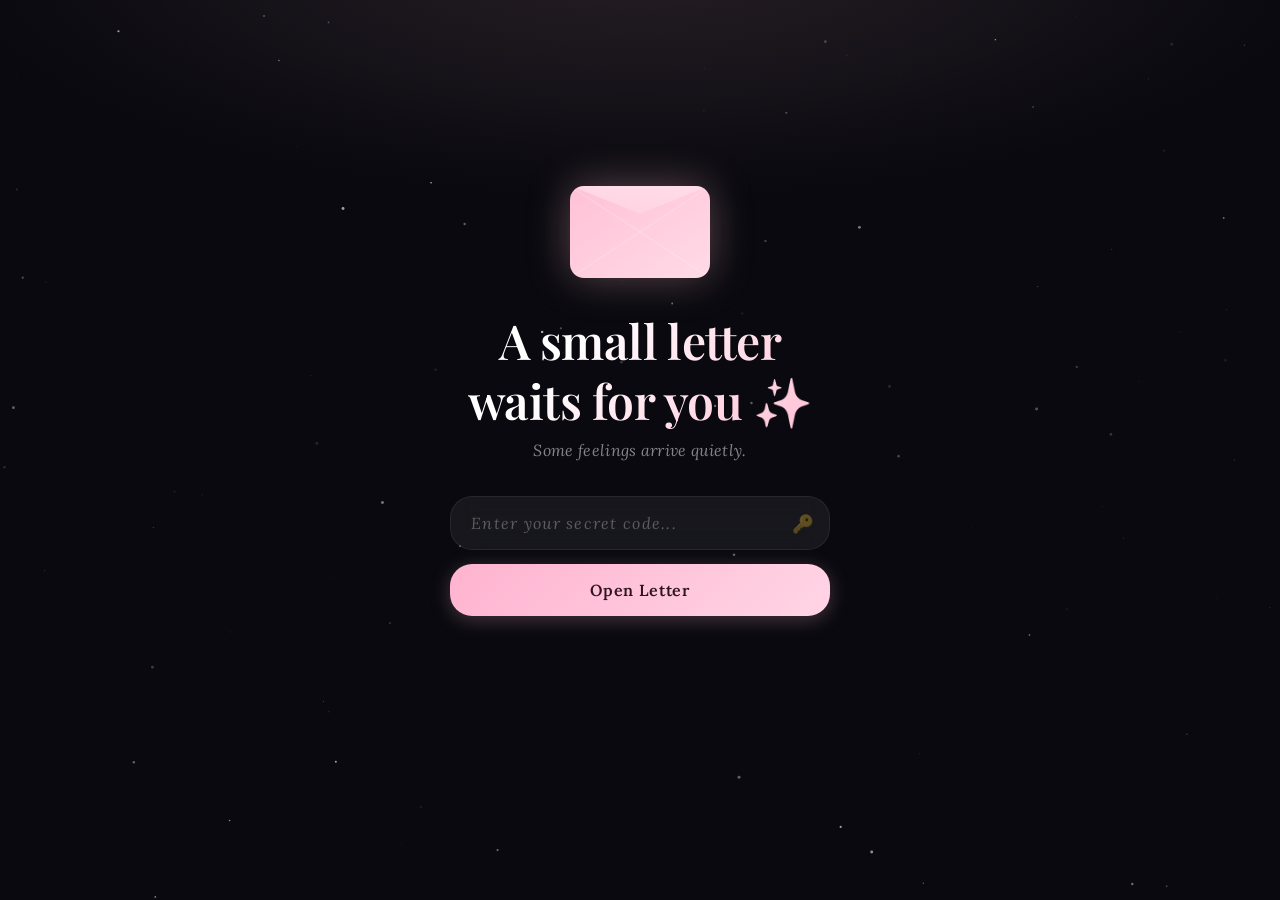
==== letter.html @ 7e57b975 "first commit" ====
<!DOCTYPE html>
<html lang="en">
<head>
  <meta charset="UTF-8"/>
  <meta name="viewport" content="width=device-width, initial-scale=1.0, viewport-fit=cover"/>
  <title>Your Letter ✨</title>
  <link rel="stylesheet" href="style.css"/>
  <link rel="preconnect" href="https://fonts.googleapis.com">
  <link rel="preconnect" href="https://fonts.gstatic.com" crossorigin>
  <link href="https://fonts.googleapis.com/css2?family=Playfair+Display:ital,wght@0,400;0,600;1,400&family=Lora:ital,wght@0,400;1,400&family=Caveat:wght@400;600;700&display=swap" rel="stylesheet">
</head>
<body class="letter-body">

  <!-- Background -->
  <canvas id="starsCanvas"></canvas>
  <div class="ambient-glow"></div>
  <div class="particles-wrap" id="particlesWrap"></div>

  <!-- Letter page -->
  <main class="letter-page">
    <div class="paper" id="paper">

      <div class="paper-light"></div>

      <h1 class="paper-name" id="personName"></h1>
      <hr class="paper-rule"/>

      <div id="letterContent"></div>

      <p class="paper-sign">— with quiet care ✨</p>

      <!-- Reply section -->
      <section class="reply-section">

        <h2 class="reply-title">Official Safe Zone Unlocked 🔓</h2>

        <p class="reply-invite">
          Funny ah irundhalum…<br>
          deep ah irundhalum…<br>
          unsaid things ah irundhalum…<br><br>
          sollu :)
        </p>

        <div class="textarea-wrap">
          <textarea
            id="replyInput"
            placeholder="Type your message here..."
            autocorrect="off"
            spellcheck="false"
          ></textarea>
        </div>

        <button class="send-btn" id="sendBtn">Send Message ✨</button>

        <p id="statusText"></p>

      </section>
    </div>
  </main>

  <!-- Mascot delivery scene -->
  <div class="mascot-scene hidden" id="mascotScene">

    <div class="mascot-stars" id="mascotStars"></div>
    <div class="mascot-ground"></div>
    <div class="portal-mailbox"></div>

    <div class="mascot-char" id="mascotChar">(•ᴗ•)</div>
    <div class="mascot-letter" id="mascotLetter"></div>

    <div class="mascot-wave" id="mascotWave">👋</div>

    <div class="delivery-text" id="deliveryText">
      Message safely delivered to Karthik ✨
    </div>

  </div>

  <script src="letters.js"></script>
  <script src="script.js"></script>
</body>
</html>
---- style.css ----
/* ═══════════════════════════════════════════
   LETTER PORTAL — style.css
   Aesthetic: Cozy Midnight / Vintage Emotional
═══════════════════════════════════════════ */

@import url('https://fonts.googleapis.com/css2?family=Playfair+Display:ital,wght@0,400;0,600;1,400&family=Lora:ital,wght@0,400;1,400&family=Caveat:wght@400;600;700&display=swap');

*, *::before, *::after {
  margin: 0;
  padding: 0;
  box-sizing: border-box;
}

:root {
  --bg:          #09090f;
  --bg2:         #0e0e1a;
  --pink:        #ffb3cf;
  --pink-soft:   #ffd9e8;
  --pink-glow:   rgba(255,179,207,0.18);
  --purple:      #a78bfa;
  --gold:        #f5c97a;
  --paper:       #fdf6e8;
  --paper2:      #f5e9cc;
  --ink:         #2b1a1a;
  --ink2:        #4a3030;
  --white:       #ffffff;
  --radius:      22px;
  --ease:        cubic-bezier(0.34,1.56,0.64,1);
  --ease-smooth: cubic-bezier(0.4,0,0.2,1);
}

html { scroll-behavior: smooth; }

body {
  font-family: 'Lora', Georgia, serif;
  background: var(--bg);
  color: var(--white);
  overflow-x: hidden;
  min-height: 100vh;
  transition: opacity 0.6s var(--ease-smooth);
}

body.fade-out { opacity: 0 !important; }


/* ── SCROLLBAR ── */
::-webkit-scrollbar { width: 6px; }
::-webkit-scrollbar-track { background: var(--bg); }
::-webkit-scrollbar-thumb { background: rgba(255,179,207,0.3); border-radius: 3px; }


/* ══════════════════════════════
   BACKGROUND LAYERS
══════════════════════════════ */

.bg-layer {
  position: fixed;
  inset: 0;
  pointer-events: none;
  z-index: 0;
}

/* Stars canvas */
#starsCanvas {
  position: fixed;
  inset: 0;
  pointer-events: none;
  z-index: 0;
  opacity: 0.7;
}

/* Ambient top glow */
.ambient-glow {
  position: fixed;
  inset: 0;
  pointer-events: none;
  z-index: 1;
  background: radial-gradient(ellipse 80% 40% at 50% -5%,
    rgba(255,192,203,0.12) 0%,
    transparent 70%);
}

/* Floating particles */
.particles-wrap {
  position: fixed;
  inset: 0;
  pointer-events: none;
  z-index: 2;
  overflow: hidden;
}

.particle {
  position: absolute;
  border-radius: 50%;
  background: var(--pink);
  opacity: 0;
  animation: particleDrift var(--dur, 12s) var(--delay, 0s) ease-in-out infinite;
}

@keyframes particleDrift {
  0%   { transform: translateY(100vh) scale(0); opacity: 0; }
  10%  { opacity: 0.35; }
  90%  { opacity: 0.15; }
  100% { transform: translateY(-10vh) translateX(var(--dx, 30px)) scale(1); opacity: 0; }
}


/* ══════════════════════════════
   LOGIN PAGE
══════════════════════════════ */

.login-body {
  display: flex;
  align-items: center;
  justify-content: center;
  min-height: 100vh;
}

.login-container {
  position: relative;
  z-index: 10;
  display: flex;
  flex-direction: column;
  align-items: center;
  text-align: center;
  padding: 30px 20px 50px;
  gap: 0;
  animation: loginEnter 1s var(--ease) both;
}

@keyframes loginEnter {
  from { opacity: 0; transform: translateY(30px); }
  to   { opacity: 1; transform: translateY(0); }
}

/* Envelope */
.envelope-wrap {
  margin-bottom: 32px;
  animation: float 4s ease-in-out infinite;
  cursor: default;
}

@keyframes float {
  0%,100% { transform: translateY(0) rotate(-1deg); }
  50%      { transform: translateY(-12px) rotate(1deg); }
}

.envelope {
  width: 140px;
  height: 92px;
  background: linear-gradient(145deg, #ffc1d6, #ffdae7);
  border-radius: 14px;
  position: relative;
  box-shadow:
    0 0 40px rgba(255,192,203,0.35),
    0 8px 24px rgba(0,0,0,0.4);
  transition: box-shadow 0.4s;
  overflow: hidden;
}

.envelope.success-glow {
  box-shadow:
    0 0 60px rgba(255,192,203,0.7),
    0 0 120px rgba(255,192,203,0.3),
    0 8px 24px rgba(0,0,0,0.4);
}

.envelope.error-glow {
  box-shadow:
    0 0 40px rgba(255,100,130,0.5),
    0 8px 24px rgba(0,0,0,0.4);
  animation: float 4s ease-in-out infinite, envelopeShake 0.5s ease;
}

@keyframes envelopeShake {
  0%,100% { transform: rotate(-1deg); }
  20%  { transform: translateX(-6px) rotate(-2deg); }
  40%  { transform: translateX(6px) rotate(2deg); }
  60%  { transform: translateX(-4px) rotate(-1deg); }
  80%  { transform: translateX(4px) rotate(1deg); }
}

/* Envelope flap */
.envelope::before {
  content: "";
  position: absolute;
  top: 0; left: 0; right: 0;
  height: 55%;
  background: linear-gradient(175deg, rgba(255,255,255,0.4), rgba(255,192,203,0.2));
  clip-path: polygon(0 0, 50% 56%, 100% 0);
  transform-origin: top center;
  transition: transform 0.6s var(--ease-smooth);
}

.envelope.open::before {
  transform: rotateX(-160deg);
}

/* Envelope body lines */
.envelope::after {
  content: "";
  position: absolute;
  inset: 0;
  background:
    linear-gradient(to bottom right, transparent 49.5%, rgba(255,255,255,0.15) 49.5%, rgba(255,255,255,0.15) 50.5%, transparent 50.5%),
    linear-gradient(to bottom left, transparent 49.5%, rgba(255,255,255,0.15) 49.5%, rgba(255,255,255,0.15) 50.5%, transparent 50.5%);
}

/* Letter slip inside envelope */
.envelope-letter-slip {
  position: absolute;
  bottom: -40px;
  left: 50%;
  transform: translateX(-50%);
  width: 65%;
  height: 50px;
  background: #fffbe8;
  border-radius: 4px;
  transition: bottom 0.6s var(--ease-smooth) 0.2s;
  z-index: -1;
}

.envelope.open .envelope-letter-slip {
  bottom: 30px;
}

/* Title */
.login-title {
  font-family: 'Playfair Display', Georgia, serif;
  font-size: clamp(1.8rem, 5vw, 3rem);
  font-weight: 600;
  line-height: 1.25;
  letter-spacing: -0.01em;
  margin-bottom: 10px;
  background: linear-gradient(135deg, #fff 30%, #ffc1d6 100%);
  -webkit-background-clip: text;
  -webkit-text-fill-color: transparent;
  background-clip: text;
}

.login-subtitle {
  font-family: 'Lora', serif;
  font-style: italic;
  font-size: 1rem;
  color: rgba(255,255,255,0.5);
  margin-bottom: 36px;
  letter-spacing: 0.02em;
}

/* Login box */
.login-box {
  width: min(90vw, 380px);
  display: flex;
  flex-direction: column;
  gap: 14px;
}

.input-wrap {
  position: relative;
}

.input-wrap input {
  width: 100%;
  padding: 16px 20px;
  border: 1.5px solid rgba(255,255,255,0.07);
  border-radius: var(--radius);
  background: rgba(255,255,255,0.06);
  color: var(--white);
  font-family: 'Lora', serif;
  font-size: 1rem;
  outline: none;
  backdrop-filter: blur(12px);
  transition: border-color 0.3s, box-shadow 0.3s, background 0.3s;
  letter-spacing: 0.08em;
}

.input-wrap input::placeholder {
  color: rgba(255,255,255,0.3);
  font-style: italic;
}

.input-wrap input:focus {
  border-color: rgba(255,179,207,0.5);
  background: rgba(255,255,255,0.09);
  box-shadow: 0 0 0 3px rgba(255,179,207,0.1);
}

.input-wrap input.shake {
  animation: inputShake 0.45s ease;
  border-color: rgba(255,100,130,0.6) !important;
}

@keyframes inputShake {
  0%,100% { transform: translateX(0); }
  18%  { transform: translateX(-7px); }
  36%  { transform: translateX(7px); }
  54%  { transform: translateX(-5px); }
  72%  { transform: translateX(5px); }
  90%  { transform: translateX(-2px); }
}

.input-key-icon {
  position: absolute;
  right: 16px;
  top: 50%;
  transform: translateY(-50%);
  font-size: 1.1rem;
  opacity: 0.3;
  pointer-events: none;
}

/* Open button */
.open-btn {
  padding: 16px;
  border: none;
  border-radius: var(--radius);
  cursor: pointer;
  font-family: 'Lora', serif;
  font-size: 1rem;
  font-weight: 600;
  letter-spacing: 0.04em;
  background: linear-gradient(135deg, #ffb3cf 0%, #ffd9e8 60%, #ffb3cf 100%);
  background-size: 200% 100%;
  color: #2d1520;
  transition: transform 0.25s var(--ease), box-shadow 0.3s, background-position 0.5s;
  box-shadow: 0 4px 20px rgba(255,179,207,0.25);
  position: relative;
  overflow: hidden;
}

.open-btn::after {
  content: "";
  position: absolute;
  inset: 0;
  background: rgba(255,255,255,0);
  transition: background 0.3s;
}

.open-btn:hover {
  transform: translateY(-2px);
  box-shadow: 0 8px 30px rgba(255,179,207,0.4);
  background-position: 100% 0;
}

.open-btn:active { transform: translateY(0); }

.open-btn.loading {
  pointer-events: none;
  opacity: 0.8;
}

.open-btn .btn-text { transition: opacity 0.2s; }
.open-btn.loading .btn-text { opacity: 0; }

.btn-spinner {
  position: absolute;
  inset: 0;
  display: flex;
  align-items: center;
  justify-content: center;
  opacity: 0;
  transition: opacity 0.2s;
}

.open-btn.loading .btn-spinner { opacity: 1; }

.spinner-dot {
  width: 7px; height: 7px;
  border-radius: 50%;
  background: #2d1520;
  animation: dotPulse 1s ease-in-out infinite;
}
.spinner-dot:nth-child(2) { animation-delay: 0.15s; margin: 0 5px; }
.spinner-dot:nth-child(3) { animation-delay: 0.3s; }

@keyframes dotPulse {
  0%,100% { transform: scale(0.6); opacity: 0.4; }
  50%      { transform: scale(1); opacity: 1; }
}

/* Error / success text */
.login-feedback {
  min-height: 22px;
  font-family: 'Lora', serif;
  font-style: italic;
  font-size: 0.88rem;
  color: var(--pink);
  transition: opacity 0.4s;
  letter-spacing: 0.01em;
}

/* Error mascot */
.error-mascot {
  font-size: 1.4rem;
  opacity: 0;
  transform: translateY(6px);
  transition: opacity 0.4s, transform 0.4s;
  pointer-events: none;
}

.error-mascot.visible {
  opacity: 1;
  transform: translateY(0);
}

/* ── PORTAL TRANSITION OVERLAY ── */
#portalOverlay {
  position: fixed;
  inset: 0;
  z-index: 9000;
  pointer-events: none;
  opacity: 0;
  display: flex;
  align-items: center;
  justify-content: center;
  background: radial-gradient(circle, rgba(255,179,207,0.0) 0%, var(--bg) 80%);
  transition: none;
}

#portalOverlay.active {
  pointer-events: all;
  animation: portalExpand 0.9s var(--ease-smooth) forwards;
}

@keyframes portalExpand {
  0%   { opacity: 0; background: radial-gradient(circle 0px at 50% 50%, rgba(255,179,207,0.9) 0%, var(--bg) 0%); }
  40%  { opacity: 1; background: radial-gradient(circle 200px at 50% 50%, rgba(255,179,207,0.5) 0%, var(--bg) 80%); }
  100% { opacity: 1; background: radial-gradient(circle 1200px at 50% 50%, rgba(15,10,25,1) 0%, var(--bg) 100%); }
}

.portal-ring {
  position: absolute;
  border-radius: 50%;
  border: 2px solid rgba(255,179,207,0.4);
  animation: ringExpand 0.9s ease-out forwards;
  opacity: 0;
}

.portal-ring:nth-child(1) { width: 100px; height: 100px; animation-delay: 0.0s; }
.portal-ring:nth-child(2) { width: 200px; height: 200px; animation-delay: 0.08s; }
.portal-ring:nth-child(3) { width: 340px; height: 340px; animation-delay: 0.16s; }
.portal-ring:nth-child(4) { width: 520px; height: 520px; animation-delay: 0.24s; }

@keyframes ringExpand {
  0%   { transform: scale(0); opacity: 0.8; }
  100% { transform: scale(2); opacity: 0; }
}


/* ══════════════════════════════
   LETTER PAGE
══════════════════════════════ */

.letter-body {
  min-height: 100vh;
}

.letter-page {
  position: relative;
  z-index: 10;
  display: flex;
  justify-content: center;
  padding: 40px 16px 120px;
  animation: pageSlideUp 0.8s var(--ease) both 0.15s;
}

@keyframes pageSlideUp {
  from { opacity: 0; transform: translateY(40px); }
  to   { opacity: 1; transform: translateY(0); }
}

/* Paper */
.paper {
  width: min(100%, 720px);
  background: var(--paper);
  color: var(--ink);
  border-radius: 4px 28px 28px 4px;
  padding: clamp(28px, 6vw, 60px);
  position: relative;
  box-shadow:
    0 2px 0 var(--paper2),
    4px 4px 0 rgba(0,0,0,0.08),
    0 30px 80px rgba(0,0,0,0.5),
    0 0 0 1px rgba(0,0,0,0.06);
  overflow: visible;
}

/* Paper grain */
.paper::before {
  content: "";
  position: absolute;
  inset: 0;
  border-radius: inherit;
  background-image: url("data:image/svg+xml,%3Csvg xmlns='http://www.w3.org/2000/svg' width='300' height='300'%3E%3Cfilter id='n'%3E%3CfeTurbulence type='fractalNoise' baseFrequency='0.9' numOctaves='4' stitchTiles='stitch'/%3E%3C/filter%3E%3Crect width='300' height='300' filter='url(%23n)' opacity='0.04'/%3E%3C/svg%3E");
  pointer-events: none;
  opacity: 0.5;
  z-index: 0;
}

/* Fold line left */
.paper::after {
  content: "";
  position: absolute;
  top: 0; left: 42px; bottom: 0;
  width: 1px;
  background: linear-gradient(to bottom, transparent 5%, rgba(200,160,160,0.25) 20%, rgba(200,160,160,0.25) 80%, transparent 95%);
  pointer-events: none;
}

/* Warm glow */
.paper-light {
  position: absolute;
  inset: 0;
  border-radius: inherit;
  background: radial-gradient(ellipse 70% 50% at 80% 20%, rgba(255,200,160,0.12), transparent 65%);
  pointer-events: none;
  z-index: 0;
}

/* Paper content z-index */
.paper > * { position: relative; z-index: 1; }

/* Dear name */
.paper-name {
  font-family: 'Playfair Display', Georgia, serif;
  font-size: clamp(2rem, 5.5vw, 3.2rem);
  font-weight: 600;
  color: var(--ink);
  margin-bottom: 10px;
  letter-spacing: -0.01em;
  line-height: 1.2;
}

/* Decorative rule */
.paper-rule {
  width: 60px;
  height: 2px;
  background: linear-gradient(to right, rgba(180,120,120,0.4), transparent);
  margin-bottom: 32px;
  border: none;
}

/* Letter lines */
#letterContent {
  margin-bottom: 40px;
}

.line {
  font-family: 'Caveat', cursive;
  font-size: clamp(1.55rem, 3.5vw, 1.95rem);
  line-height: 1.85;
  color: var(--ink2);
  opacity: 0;
  transform: translateY(16px);
  animation: lineReveal 0.6s var(--ease-smooth) forwards;
  min-height: 1.85em;
}

@keyframes lineReveal {
  to { opacity: 1; transform: translateY(0); }
}

/* Signature */
.paper-sign {
  font-family: 'Playfair Display', serif;
  font-style: italic;
  font-size: 1.1rem;
  color: rgba(43,26,26,0.5);
  text-align: right;
  margin-top: 24px;
  padding-top: 16px;
  border-top: 1px solid rgba(200,160,160,0.2);
}


/* ══════════════════════════════
   REPLY SECTION
══════════════════════════════ */

.reply-section {
  margin-top: 48px;
  padding-top: 36px;
  border-top: 1.5px dashed rgba(180,130,130,0.25);
  position: relative;
  z-index: 5;
}

.reply-title {
  font-family: 'Playfair Display', serif;
  font-size: 1.25rem;
  font-weight: 600;
  color: var(--ink);
  margin-bottom: 6px;
}

.reply-invite {
  font-family: 'Lora', serif;
  font-style: italic;
  font-size: 0.95rem;
  line-height: 1.8;
  color: var(--ink2);
  margin-bottom: 22px;
  opacity: 0.75;
}

.textarea-wrap {
  position: relative;
  margin-bottom: 16px;
}

textarea {
  width: 100%;
  min-height: 150px;
  border: 1.5px solid rgba(180,130,130,0.2);
  border-radius: 16px;
  background: rgba(255,255,255,0.7);
  font-family: 'Caveat', cursive;
  font-size: 1.2rem;
  color: var(--ink);
  padding: 18px 20px;
  resize: vertical;
  outline: none;
  transition: border-color 0.3s, box-shadow 0.3s;
  -webkit-appearance: none;
  appearance: none;
  position: relative;
  z-index: 2;
  touch-action: manipulation;
}

textarea:focus {
  border-color: rgba(180,130,130,0.45);
  box-shadow: 0 0 0 3px rgba(255,179,207,0.12);
}

textarea::placeholder {
  font-style: italic;
  color: rgba(43,26,26,0.35);
}

/* Send button */
.send-btn {
  width: 100%;
  padding: 16px;
  border: none;
  border-radius: 16px;
  cursor: pointer;
  font-family: 'Lora', serif;
  font-size: 1rem;
  font-weight: 600;
  letter-spacing: 0.04em;
  background: linear-gradient(135deg, #2b1a1a, #4a3030);
  color: #fdf6e8;
  transition: transform 0.25s var(--ease), box-shadow 0.3s, background 0.4s;
  box-shadow: 0 4px 16px rgba(43,26,26,0.2);
  position: relative;
  overflow: hidden;
}

.send-btn:hover {
  transform: translateY(-2px);
  box-shadow: 0 8px 28px rgba(43,26,26,0.3);
}

.send-btn:active { transform: translateY(0); }

.send-btn.sending {
  background: linear-gradient(135deg, #3d2525, #6b4343);
  pointer-events: none;
}

.send-btn.sent {
  background: linear-gradient(135deg, #1a3a2b, #2b5a3e);
}

/* Send shimmer */
.send-btn::after {
  content: "";
  position: absolute;
  inset: 0;
  background: linear-gradient(105deg, transparent 40%, rgba(255,255,255,0.07) 50%, transparent 60%);
  transform: translateX(-100%);
  transition: none;
}

.send-btn.sending::after {
  animation: shimmer 1.2s ease-in-out infinite;
}

@keyframes shimmer {
  to { transform: translateX(200%); }
}

#statusText {
  margin-top: 12px;
  font-family: 'Lora', serif;
  font-style: italic;
  font-size: 0.9rem;
  min-height: 18px;
  color: var(--ink2);
  opacity: 0.7;
}


/* ══════════════════════════════
   MASCOT DELIVERY SCENE
══════════════════════════════ */

.mascot-scene {
  position: fixed;
  inset: 0;
  z-index: 9999;
  background: rgba(9,9,15,0.93);
  backdrop-filter: blur(4px);
  overflow: hidden;
  display: flex;
  align-items: center;
  justify-content: center;
  flex-direction: column;
  gap: 0;
}

.mascot-scene.hidden { display: none; }

/* Ground line */
.mascot-ground {
  position: absolute;
  bottom: 22%;
  left: 0; right: 0;
  height: 1px;
  background: linear-gradient(to right, transparent 5%, rgba(255,179,207,0.15) 30%, rgba(255,179,207,0.15) 70%, transparent 95%);
}

/* Portal */
.portal-mailbox {
  position: absolute;
  right: 10%;
  bottom: 22%;
  width: 110px;
  height: 110px;
  border-radius: 50%;
  background: radial-gradient(circle, rgba(255,179,207,0.9) 0%, rgba(140,90,240,0.7) 50%, transparent 70%);
  filter: blur(2px);
  box-shadow: 0 0 60px rgba(255,179,207,0.4), 0 0 120px rgba(140,90,240,0.2);
  animation: portalPulse 2s ease-in-out infinite;
}

@keyframes portalPulse {
  0%,100% { transform: scale(1); filter: blur(2px); }
  50%      { transform: scale(1.06); filter: blur(3px); }
}

/* Mascot character */
.mascot-char {
  position: absolute;
  bottom: calc(22% + 12px);
  font-size: 2.4rem;
  line-height: 1;
  filter: drop-shadow(0 4px 12px rgba(255,179,207,0.3));
  animation: mascotWalk 4.2s ease-in-out forwards;
  white-space: nowrap;
}

/* Mini letter the mascot carries */
.mascot-letter {
  position: absolute;
  bottom: calc(22% + 38px);
  width: 38px;
  height: 28px;
  background: linear-gradient(135deg, #fff8e1, #ffd6e5);
  border-radius: 5px;
  box-shadow: 0 0 14px rgba(255,179,207,0.5);
  animation: mascotWalk 4.2s ease-in-out forwards;
}

.mascot-letter::before {
  content: "";
  position: absolute;
  inset: 0;
  clip-path: polygon(0 0, 50% 50%, 100% 0);
  background: rgba(255,179,207,0.4);
  border-radius: 2px;
}

@keyframes mascotWalk {
  0%   { left: -120px; }
  65%  { left: calc(90% - 160px); }
  80%  { left: calc(90% - 150px); transform: scale(0.9) rotate(5deg); }
  100% { left: calc(90% - 80px); transform: scale(0) rotate(20deg); opacity: 0; }
}

/* Delivery message */
.delivery-text {
  position: absolute;
  bottom: 10%;
  width: 100%;
  text-align: center;
  font-family: 'Playfair Display', serif;
  font-style: italic;
  font-size: clamp(1rem, 3vw, 1.3rem);
  color: rgba(255,255,255,0.85);
  letter-spacing: 0.03em;
  opacity: 0;
  animation: deliveryTextShow 0.8s ease forwards 4s;
}

@keyframes deliveryTextShow {
  from { opacity: 0; transform: translateY(10px); }
  to   { opacity: 1; transform: translateY(0); }
}

/* Stars in mascot scene */
.mascot-stars {
  position: absolute;
  inset: 0;
  pointer-events: none;
}

.mascot-star {
  position: absolute;
  color: rgba(255,179,207,0.6);
  font-size: 1.1rem;
  animation: twinkle 1.5s ease-in-out infinite;
}

@keyframes twinkle {
  0%,100% { opacity: 0.3; transform: scale(0.8); }
  50%      { opacity: 0.9; transform: scale(1.1); }
}

/* Wave hand */
.mascot-wave {
  position: absolute;
  bottom: 38%;
  text-align: center;
  width: 100%;
  font-size: 1.6rem;
  opacity: 0;
  animation: waveAppear 0.6s ease forwards 4.5s;
}

@keyframes waveAppear {
  from { opacity: 0; transform: translateY(10px) scale(0.8); }
  to   { opacity: 1; transform: translateY(0) scale(1); }
}


/* ══════════════════════════════
   MOBILE
══════════════════════════════ */

@media (max-width: 600px) {
  .paper { border-radius: 20px; padding: 22px 18px 28px; }
  .paper::after { display: none; }
  .login-box { width: 92vw; }
  .line { font-size: 1.4rem; }
  .mascot-char { font-size: 2rem; }
  .portal-mailbox { width: 80px; height: 80px; right: 8%; }
  textarea { font-size: 1.1rem; min-height: 130px; }
}

@media (min-width: 768px) {
  .paper { padding: 50px 56px; }
}
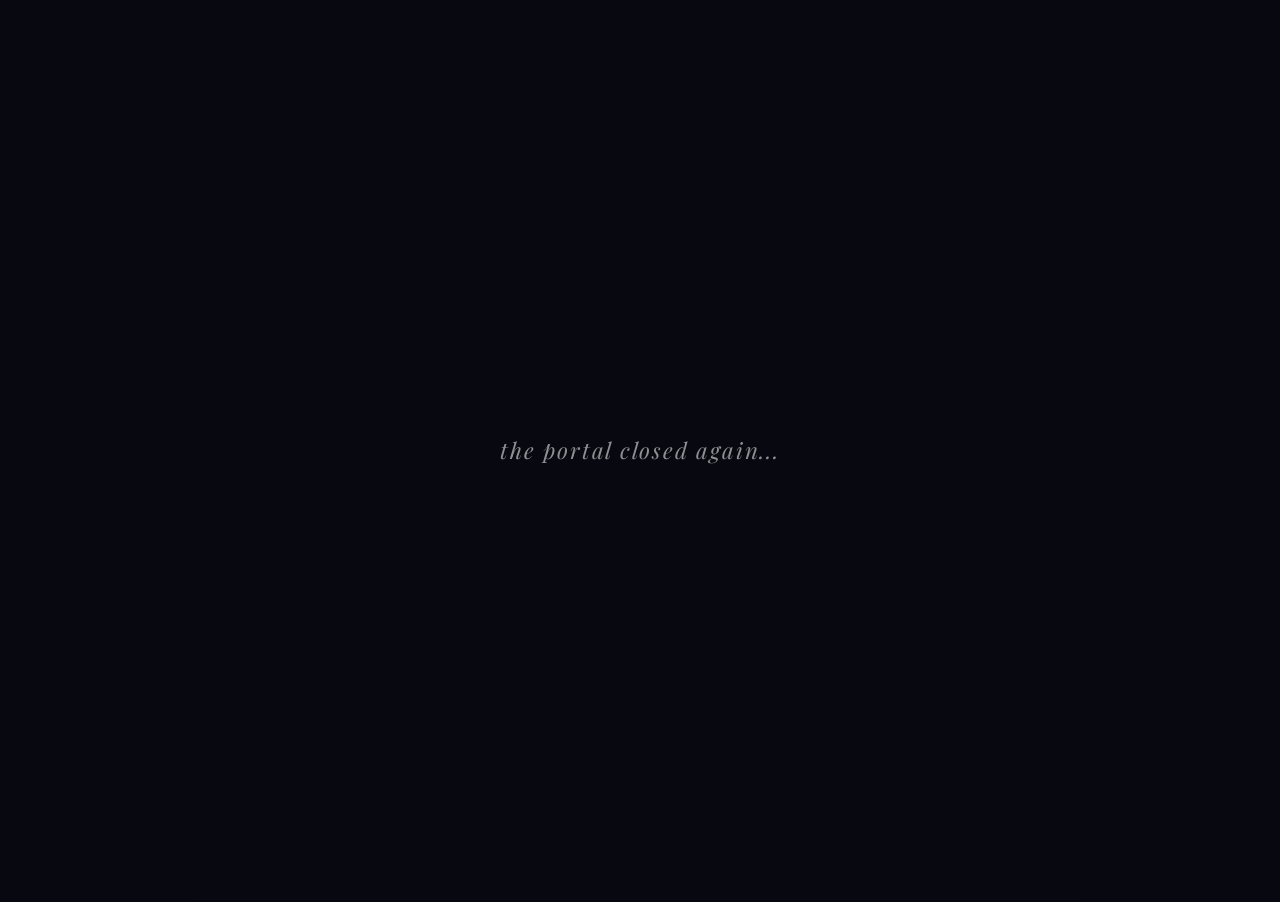
==== commit 1c26fe15: "updated" ====
--- a/letter.html
+++ b/letter.html
@@ -15,6 +15,17 @@
   <canvas id="starsCanvas"></canvas>
   <div class="ambient-glow"></div>
   <div class="particles-wrap" id="particlesWrap"></div>
+
+  <!-- Portal close overlay (shown on refresh / unauthorized access) -->
+  <div id="portalCloseOverlay">
+    <div class="close-portal-rings">
+      <div class="close-ring"></div>
+      <div class="close-ring"></div>
+      <div class="close-ring"></div>
+      <div class="close-ring"></div>
+    </div>
+    <p class="close-portal-text">the portal closed again...</p>
+  </div>
 
   <!-- Letter page -->
   <main class="letter-page">
@@ -71,7 +82,7 @@
     <div class="mascot-wave" id="mascotWave">👋</div>
 
     <div class="delivery-text" id="deliveryText">
-      Message safely delivered to Karthik ✨
+      Message safely delivered ✨
     </div>
 
   </div>
--- a/style.css
+++ b/style.css
@@ -1,6 +1,7 @@
 /* ═══════════════════════════════════════════
    LETTER PORTAL — style.css
    Aesthetic: Cozy Midnight / Vintage Emotional
+   v2 — Deep Cinematic Polish
 ═══════════════════════════════════════════ */
 
 @import url('https://fonts.googleapis.com/css2?family=Playfair+Display:ital,wght@0,400;0,600;1,400&family=Lora:ital,wght@0,400;1,400&family=Caveat:wght@400;600;700&display=swap');
@@ -12,21 +13,24 @@
 }
 
 :root {
-  --bg:          #09090f;
-  --bg2:         #0e0e1a;
+  --bg:          #080810;
+  --bg2:         #0c0c18;
   --pink:        #ffb3cf;
   --pink-soft:   #ffd9e8;
   --pink-glow:   rgba(255,179,207,0.18);
   --purple:      #a78bfa;
   --gold:        #f5c97a;
-  --paper:       #fdf6e8;
-  --paper2:      #f5e9cc;
-  --ink:         #2b1a1a;
-  --ink2:        #4a3030;
+  --paper:       #f9edd6;
+  --paper2:      #f0dab5;
+  --paper3:      #e8cfa0;
+  --ink:         #2b1a0e;
+  --ink2:        #4a321a;
+  --ink3:        #6b4c2a;
   --white:       #ffffff;
   --radius:      22px;
   --ease:        cubic-bezier(0.34,1.56,0.64,1);
   --ease-smooth: cubic-bezier(0.4,0,0.2,1);
+  --ease-elastic: cubic-bezier(0.68,-0.6,0.32,1.6);
 }
 
 html { scroll-behavior: smooth; }
@@ -37,57 +41,67 @@
   color: var(--white);
   overflow-x: hidden;
   min-height: 100vh;
-  transition: opacity 0.6s var(--ease-smooth);
+}
+
+/* Portal-close fade */
+body.portal-closing {
+  animation: portalClose 1.2s var(--ease-smooth) forwards;
+}
+
+@keyframes portalClose {
+  0%   { opacity: 1; filter: blur(0px); }
+  40%  { opacity: 0.6; filter: blur(2px); }
+  100% { opacity: 0; filter: blur(8px); }
 }
 
 body.fade-out { opacity: 0 !important; }
 
 
 /* ── SCROLLBAR ── */
-::-webkit-scrollbar { width: 6px; }
+::-webkit-scrollbar { width: 5px; }
 ::-webkit-scrollbar-track { background: var(--bg); }
-::-webkit-scrollbar-thumb { background: rgba(255,179,207,0.3); border-radius: 3px; }
+::-webkit-scrollbar-thumb { background: rgba(255,179,207,0.25); border-radius: 3px; }
 
 
 /* ══════════════════════════════
    BACKGROUND LAYERS
 ══════════════════════════════ */
 
-.bg-layer {
-  position: fixed;
-  inset: 0;
-  pointer-events: none;
-  z-index: 0;
-}
-
-/* Stars canvas */
 #starsCanvas {
   position: fixed;
   inset: 0;
   pointer-events: none;
   z-index: 0;
-  opacity: 0.7;
-}
-
-/* Ambient top glow */
+  opacity: 0.75;
+}
+
 .ambient-glow {
   position: fixed;
   inset: 0;
   pointer-events: none;
   z-index: 1;
-  background: radial-gradient(ellipse 80% 40% at 50% -5%,
-    rgba(255,192,203,0.12) 0%,
-    transparent 70%);
-}
-
-/* Floating particles */
+  background:
+    radial-gradient(ellipse 70% 40% at 50% -5%, rgba(255,192,203,0.13) 0%, transparent 70%),
+    radial-gradient(ellipse 40% 30% at 80% 80%, rgba(167,139,250,0.06) 0%, transparent 60%);
+  transition: opacity 1.5s ease;
+}
+
+.ambient-glow.intensify {
+  background:
+    radial-gradient(ellipse 90% 55% at 50% -5%, rgba(255,192,203,0.28) 0%, transparent 70%),
+    radial-gradient(ellipse 50% 40% at 80% 80%, rgba(167,139,250,0.1) 0%, transparent 60%);
+}
+
 .particles-wrap {
   position: fixed;
   inset: 0;
   pointer-events: none;
   z-index: 2;
   overflow: hidden;
-}
+  transition: opacity 1.5s ease;
+}
+
+.particles-wrap.dim { opacity: 0; }
 
 .particle {
   position: absolute;
@@ -96,6 +110,8 @@
   opacity: 0;
   animation: particleDrift var(--dur, 12s) var(--delay, 0s) ease-in-out infinite;
 }
+
+.particle.gold { background: var(--gold); width: 2px !important; height: 2px !important; }
 
 @keyframes particleDrift {
   0%   { transform: translateY(100vh) scale(0); opacity: 0; }
@@ -125,59 +141,65 @@
   text-align: center;
   padding: 30px 20px 50px;
   gap: 0;
-  animation: loginEnter 1s var(--ease) both;
+  animation: loginEnter 1.2s var(--ease) both;
 }
 
 @keyframes loginEnter {
-  from { opacity: 0; transform: translateY(30px); }
+  from { opacity: 0; transform: translateY(40px); }
   to   { opacity: 1; transform: translateY(0); }
 }
 
 /* Envelope */
 .envelope-wrap {
   margin-bottom: 32px;
-  animation: float 4s ease-in-out infinite;
+  animation: float 4.5s ease-in-out infinite;
   cursor: default;
+  perspective: 600px;
 }
 
 @keyframes float {
-  0%,100% { transform: translateY(0) rotate(-1deg); }
-  50%      { transform: translateY(-12px) rotate(1deg); }
+  0%,100% { transform: translateY(0) rotate(-1.5deg); }
+  50%      { transform: translateY(-14px) rotate(1.5deg); }
 }
 
 .envelope {
-  width: 140px;
-  height: 92px;
-  background: linear-gradient(145deg, #ffc1d6, #ffdae7);
+  width: 148px;
+  height: 96px;
+  background: linear-gradient(155deg, #ffc8da, #ffdae8, #ffb8cb);
   border-radius: 14px;
   position: relative;
   box-shadow:
-    0 0 40px rgba(255,192,203,0.35),
-    0 8px 24px rgba(0,0,0,0.4);
-  transition: box-shadow 0.4s;
+    0 0 50px rgba(255,192,203,0.32),
+    0 0 100px rgba(255,192,203,0.1),
+    0 12px 30px rgba(0,0,0,0.5),
+    inset 0 1px 0 rgba(255,255,255,0.4);
+  transition: box-shadow 0.5s, transform 0.5s var(--ease-smooth);
   overflow: hidden;
 }
+
+.envelope:hover { transform: scale(1.04); }
 
 .envelope.success-glow {
   box-shadow:
-    0 0 60px rgba(255,192,203,0.7),
-    0 0 120px rgba(255,192,203,0.3),
-    0 8px 24px rgba(0,0,0,0.4);
+    0 0 80px rgba(255,192,203,0.8),
+    0 0 160px rgba(255,192,203,0.35),
+    0 0 240px rgba(255,150,200,0.15),
+    0 12px 30px rgba(0,0,0,0.5);
 }
 
 .envelope.error-glow {
   box-shadow:
-    0 0 40px rgba(255,100,130,0.5),
-    0 8px 24px rgba(0,0,0,0.4);
-  animation: float 4s ease-in-out infinite, envelopeShake 0.5s ease;
+    0 0 50px rgba(255,80,120,0.55),
+    0 12px 30px rgba(0,0,0,0.5);
+  animation: float 4.5s ease-in-out infinite, envelopeShake 0.5s ease;
 }
 
 @keyframes envelopeShake {
-  0%,100% { transform: rotate(-1deg); }
-  20%  { transform: translateX(-6px) rotate(-2deg); }
-  40%  { transform: translateX(6px) rotate(2deg); }
-  60%  { transform: translateX(-4px) rotate(-1deg); }
-  80%  { transform: translateX(4px) rotate(1deg); }
+  0%,100% { transform: rotate(-1.5deg); }
+  20%  { transform: translateX(-8px) rotate(-3deg); }
+  40%  { transform: translateX(8px) rotate(3deg); }
+  60%  { transform: translateX(-5px) rotate(-1.5deg); }
+  80%  { transform: translateX(5px) rotate(1.5deg); }
 }
 
 /* Envelope flap */
@@ -186,65 +208,69 @@
   position: absolute;
   top: 0; left: 0; right: 0;
   height: 55%;
-  background: linear-gradient(175deg, rgba(255,255,255,0.4), rgba(255,192,203,0.2));
-  clip-path: polygon(0 0, 50% 56%, 100% 0);
+  background: linear-gradient(170deg, rgba(255,255,255,0.45), rgba(255,200,220,0.25));
+  clip-path: polygon(0 0, 50% 58%, 100% 0);
   transform-origin: top center;
-  transition: transform 0.6s var(--ease-smooth);
+  transition: transform 0.75s cubic-bezier(0.4,0,0.2,1);
+  z-index: 2;
 }
 
 .envelope.open::before {
-  transform: rotateX(-160deg);
-}
-
-/* Envelope body lines */
+  transform: rotateX(-165deg);
+}
+
+/* Envelope diagonal seam lines */
 .envelope::after {
   content: "";
   position: absolute;
   inset: 0;
   background:
-    linear-gradient(to bottom right, transparent 49.5%, rgba(255,255,255,0.15) 49.5%, rgba(255,255,255,0.15) 50.5%, transparent 50.5%),
-    linear-gradient(to bottom left, transparent 49.5%, rgba(255,255,255,0.15) 49.5%, rgba(255,255,255,0.15) 50.5%, transparent 50.5%);
+    linear-gradient(to bottom right, transparent 49.5%, rgba(255,255,255,0.18) 49.5%, rgba(255,255,255,0.18) 50.5%, transparent 50.5%),
+    linear-gradient(to bottom left, transparent 49.5%, rgba(255,255,255,0.18) 49.5%, rgba(255,255,255,0.18) 50.5%, transparent 50.5%);
+  z-index: 1;
 }
 
 /* Letter slip inside envelope */
 .envelope-letter-slip {
   position: absolute;
-  bottom: -40px;
+  bottom: -45px;
   left: 50%;
   transform: translateX(-50%);
-  width: 65%;
-  height: 50px;
-  background: #fffbe8;
-  border-radius: 4px;
-  transition: bottom 0.6s var(--ease-smooth) 0.2s;
-  z-index: -1;
+  width: 68%;
+  height: 55px;
+  background: linear-gradient(180deg, #fffbe8, #faf0d0);
+  border-radius: 4px 4px 0 0;
+  box-shadow: 0 -4px 14px rgba(255,200,150,0.25);
+  transition: bottom 0.85s cubic-bezier(0.34,1.2,0.64,1) 0.15s;
+  z-index: 0;
 }
 
 .envelope.open .envelope-letter-slip {
-  bottom: 30px;
+  bottom: 28px;
 }
 
 /* Title */
 .login-title {
   font-family: 'Playfair Display', Georgia, serif;
-  font-size: clamp(1.8rem, 5vw, 3rem);
+  font-size: clamp(1.9rem, 5vw, 3rem);
   font-weight: 600;
   line-height: 1.25;
   letter-spacing: -0.01em;
-  margin-bottom: 10px;
-  background: linear-gradient(135deg, #fff 30%, #ffc1d6 100%);
+  margin-bottom: 12px;
+  background: linear-gradient(135deg, #fff 25%, #ffd9e8 65%, #ffb3cf 100%);
   -webkit-background-clip: text;
   -webkit-text-fill-color: transparent;
   background-clip: text;
+  text-shadow: none;
 }
 
 .login-subtitle {
   font-family: 'Lora', serif;
   font-style: italic;
   font-size: 1rem;
-  color: rgba(255,255,255,0.5);
-  margin-bottom: 36px;
-  letter-spacing: 0.02em;
+  color: rgba(255,255,255,0.42);
+  margin-bottom: 38px;
+  letter-spacing: 0.04em;
 }
 
 /* Login box */
@@ -261,39 +287,52 @@
 
 .input-wrap input {
   width: 100%;
-  padding: 16px 20px;
+  padding: 16px 48px 16px 20px;
   border: 1.5px solid rgba(255,255,255,0.07);
   border-radius: var(--radius);
-  background: rgba(255,255,255,0.06);
+  background: rgba(255,255,255,0.055);
   color: var(--white);
   font-family: 'Lora', serif;
   font-size: 1rem;
   outline: none;
-  backdrop-filter: blur(12px);
-  transition: border-color 0.3s, box-shadow 0.3s, background 0.3s;
-  letter-spacing: 0.08em;
+  backdrop-filter: blur(14px);
+  -webkit-backdrop-filter: blur(14px);
+  transition: border-color 0.35s, box-shadow 0.35s, background 0.35s;
+  letter-spacing: 0.1em;
 }
 
 .input-wrap input::placeholder {
-  color: rgba(255,255,255,0.3);
+  color: rgba(255,255,255,0.28);
   font-style: italic;
+  letter-spacing: 0.02em;
 }
 
 .input-wrap input:focus {
-  border-color: rgba(255,179,207,0.5);
-  background: rgba(255,255,255,0.09);
-  box-shadow: 0 0 0 3px rgba(255,179,207,0.1);
+  border-color: rgba(255,179,207,0.45);
+  background: rgba(255,255,255,0.085);
+  box-shadow: 0 0 0 3px rgba(255,179,207,0.1), 0 0 30px rgba(255,179,207,0.08);
+}
+
+.input-wrap input.glow-success {
+  border-color: rgba(255,179,207,0.7) !important;
+  box-shadow: 0 0 0 4px rgba(255,179,207,0.15), 0 0 50px rgba(255,179,207,0.2) !important;
+  animation: inputGlowPulse 0.6s ease;
+}
+
+@keyframes inputGlowPulse {
+  0%,100% { box-shadow: 0 0 0 4px rgba(255,179,207,0.15), 0 0 50px rgba(255,179,207,0.2); }
+  50%  { box-shadow: 0 0 0 8px rgba(255,179,207,0.1), 0 0 80px rgba(255,179,207,0.35); }
 }
 
 .input-wrap input.shake {
   animation: inputShake 0.45s ease;
-  border-color: rgba(255,100,130,0.6) !important;
+  border-color: rgba(255,100,130,0.65) !important;
 }
 
 @keyframes inputShake {
   0%,100% { transform: translateX(0); }
-  18%  { transform: translateX(-7px); }
-  36%  { transform: translateX(7px); }
+  18%  { transform: translateX(-8px); }
+  36%  { transform: translateX(8px); }
   54%  { transform: translateX(-5px); }
   72%  { transform: translateX(5px); }
   90%  { transform: translateX(-2px); }
@@ -305,48 +344,57 @@
   top: 50%;
   transform: translateY(-50%);
   font-size: 1.1rem;
-  opacity: 0.3;
-  pointer-events: none;
-}
+  opacity: 0.28;
+  pointer-events: none;
+  transition: opacity 0.3s;
+}
+
+.input-wrap input:focus ~ .input-key-icon { opacity: 0.5; }
 
 /* Open button */
 .open-btn {
-  padding: 16px;
+  padding: 17px;
   border: none;
   border-radius: var(--radius);
   cursor: pointer;
   font-family: 'Lora', serif;
   font-size: 1rem;
   font-weight: 600;
-  letter-spacing: 0.04em;
-  background: linear-gradient(135deg, #ffb3cf 0%, #ffd9e8 60%, #ffb3cf 100%);
+  letter-spacing: 0.05em;
+  background: linear-gradient(135deg, #ffb3cf 0%, #ffd9e8 50%, #ffb3cf 100%);
   background-size: 200% 100%;
   color: #2d1520;
-  transition: transform 0.25s var(--ease), box-shadow 0.3s, background-position 0.5s;
-  box-shadow: 0 4px 20px rgba(255,179,207,0.25);
+  transition: transform 0.28s var(--ease), box-shadow 0.35s, background-position 0.6s;
+  box-shadow: 0 4px 24px rgba(255,179,207,0.28), 0 1px 0 rgba(255,255,255,0.3) inset;
   position: relative;
   overflow: hidden;
 }
 
-.open-btn::after {
+.open-btn::before {
   content: "";
   position: absolute;
   inset: 0;
-  background: rgba(255,255,255,0);
-  transition: background 0.3s;
+  background: linear-gradient(105deg, transparent 40%, rgba(255,255,255,0.15) 50%, transparent 60%);
+  transform: translateX(-100%);
+  transition: transform 0s;
 }
 
 .open-btn:hover {
-  transform: translateY(-2px);
-  box-shadow: 0 8px 30px rgba(255,179,207,0.4);
+  transform: translateY(-3px);
+  box-shadow: 0 10px 36px rgba(255,179,207,0.45);
   background-position: 100% 0;
 }
 
+.open-btn:hover::before {
+  transform: translateX(200%);
+  transition: transform 0.7s ease;
+}
+
 .open-btn:active { transform: translateY(0); }
 
 .open-btn.loading {
   pointer-events: none;
-  opacity: 0.8;
+  opacity: 0.85;
 }
 
 .open-btn .btn-text { transition: opacity 0.2s; }
@@ -358,6 +406,7 @@
   display: flex;
   align-items: center;
   justify-content: center;
+  gap: 5px;
   opacity: 0;
   transition: opacity 0.2s;
 }
@@ -370,15 +419,15 @@
   background: #2d1520;
   animation: dotPulse 1s ease-in-out infinite;
 }
-.spinner-dot:nth-child(2) { animation-delay: 0.15s; margin: 0 5px; }
+.spinner-dot:nth-child(2) { animation-delay: 0.15s; }
 .spinner-dot:nth-child(3) { animation-delay: 0.3s; }
 
 @keyframes dotPulse {
-  0%,100% { transform: scale(0.6); opacity: 0.4; }
+  0%,100% { transform: scale(0.55); opacity: 0.4; }
   50%      { transform: scale(1); opacity: 1; }
 }
 
-/* Error / success text */
+/* Feedback text */
 .login-feedback {
   min-height: 22px;
   font-family: 'Lora', serif;
@@ -393,15 +442,16 @@
 .error-mascot {
   font-size: 1.4rem;
   opacity: 0;
-  transform: translateY(6px);
-  transition: opacity 0.4s, transform 0.4s;
+  transform: translateY(8px) scale(0.9);
+  transition: opacity 0.4s, transform 0.4s var(--ease);
   pointer-events: none;
 }
 
 .error-mascot.visible {
   opacity: 1;
-  transform: translateY(0);
-}
+  transform: translateY(0) scale(1);
+}
+
 
 /* ── PORTAL TRANSITION OVERLAY ── */
 #portalOverlay {
@@ -419,31 +469,34 @@
 
 #portalOverlay.active {
   pointer-events: all;
-  animation: portalExpand 0.9s var(--ease-smooth) forwards;
+  animation: portalExpand 1s var(--ease-smooth) forwards;
 }
 
 @keyframes portalExpand {
-  0%   { opacity: 0; background: radial-gradient(circle 0px at 50% 50%, rgba(255,179,207,0.9) 0%, var(--bg) 0%); }
-  40%  { opacity: 1; background: radial-gradient(circle 200px at 50% 50%, rgba(255,179,207,0.5) 0%, var(--bg) 80%); }
-  100% { opacity: 1; background: radial-gradient(circle 1200px at 50% 50%, rgba(15,10,25,1) 0%, var(--bg) 100%); }
+  0%   { opacity: 0; background: radial-gradient(circle 0px at 50% 50%, rgba(255,179,207,1) 0%, var(--bg) 0%); }
+  30%  { opacity: 1; background: radial-gradient(circle 150px at 50% 50%, rgba(255,179,207,0.6) 0%, rgba(130,70,180,0.3) 40%, var(--bg) 80%); }
+  100% { opacity: 1; background: radial-gradient(circle 1400px at 50% 50%, rgba(12,8,22,1) 0%, var(--bg) 100%); }
 }
 
 .portal-ring {
   position: absolute;
   border-radius: 50%;
-  border: 2px solid rgba(255,179,207,0.4);
-  animation: ringExpand 0.9s ease-out forwards;
+  border: 1.5px solid rgba(255,179,207,0.5);
+  animation: ringExpand 1s ease-out forwards;
   opacity: 0;
 }
 
-.portal-ring:nth-child(1) { width: 100px; height: 100px; animation-delay: 0.0s; }
-.portal-ring:nth-child(2) { width: 200px; height: 200px; animation-delay: 0.08s; }
-.portal-ring:nth-child(3) { width: 340px; height: 340px; animation-delay: 0.16s; }
-.portal-ring:nth-child(4) { width: 520px; height: 520px; animation-delay: 0.24s; }
+#portalOverlay.active .portal-ring { animation: ringExpand 1s ease-out forwards; }
+
+.portal-ring:nth-child(1) { width: 80px;  height: 80px;  animation-delay: 0s;    border-color: rgba(255,179,207,0.7); }
+.portal-ring:nth-child(2) { width: 180px; height: 180px; animation-delay: 0.1s;  border-color: rgba(255,179,207,0.5); }
+.portal-ring:nth-child(3) { width: 340px; height: 340px; animation-delay: 0.2s;  border-color: rgba(200,150,240,0.35); }
+.portal-ring:nth-child(4) { width: 560px; height: 560px; animation-delay: 0.3s;  border-color: rgba(150,100,220,0.2); }
+.portal-ring:nth-child(5) { width: 800px; height: 800px; animation-delay: 0.42s; border-color: rgba(100,60,180,0.12); }
 
 @keyframes ringExpand {
-  0%   { transform: scale(0); opacity: 0.8; }
-  100% { transform: scale(2); opacity: 0; }
+  0%   { transform: scale(0.1); opacity: 0.9; }
+  100% { transform: scale(2.2); opacity: 0; }
 }
 
 
@@ -461,99 +514,137 @@
   display: flex;
   justify-content: center;
   padding: 40px 16px 120px;
-  animation: pageSlideUp 0.8s var(--ease) both 0.15s;
+  animation: pageSlideUp 0.9s var(--ease) both 0.1s;
 }
 
 @keyframes pageSlideUp {
-  from { opacity: 0; transform: translateY(40px); }
+  from { opacity: 0; transform: translateY(50px); }
   to   { opacity: 1; transform: translateY(0); }
 }
 
-/* Paper */
+/* ── PAPER — old emotional letter ── */
 .paper {
   width: min(100%, 720px);
   background: var(--paper);
   color: var(--ink);
-  border-radius: 4px 28px 28px 4px;
+  border-radius: 3px 24px 24px 3px;
   padding: clamp(28px, 6vw, 60px);
   position: relative;
+
+  /* Aged paper layers */
+  background-image:
+    /* warm top corner stain */
+    radial-gradient(ellipse 60% 40% at 92% 4%, rgba(180,120,60,0.1) 0%, transparent 60%),
+    /* bottom right aged tone */
+    radial-gradient(ellipse 50% 35% at 10% 95%, rgba(160,100,40,0.08) 0%, transparent 55%),
+    /* center warmth */
+    radial-gradient(ellipse 80% 60% at 50% 45%, rgba(255,240,200,0.15) 0%, transparent 70%),
+    /* dark edge vignette */
+    radial-gradient(ellipse 100% 100% at 50% 50%, transparent 55%, rgba(80,40,10,0.18) 100%);
+
   box-shadow:
-    0 2px 0 var(--paper2),
-    4px 4px 0 rgba(0,0,0,0.08),
-    0 30px 80px rgba(0,0,0,0.5),
-    0 0 0 1px rgba(0,0,0,0.06);
+    /* top fold line */
+    0 -1px 0 rgba(200,160,100,0.5),
+    /* subtle emboss left */
+    -4px 0 12px rgba(100,60,20,0.12),
+    /* main shadow */
+    0 40px 100px rgba(0,0,0,0.6),
+    /* ambient lift */
+    0 10px 30px rgba(0,0,0,0.35),
+    /* subtle border */
+    0 0 0 1px rgba(160,110,60,0.2);
+
   overflow: visible;
 }
 
-/* Paper grain */
+/* Grain texture overlay */
 .paper::before {
   content: "";
   position: absolute;
-  inset: 0;
+  inset: -1px;
   border-radius: inherit;
-  background-image: url("data:image/svg+xml,%3Csvg xmlns='http://www.w3.org/2000/svg' width='300' height='300'%3E%3Cfilter id='n'%3E%3CfeTurbulence type='fractalNoise' baseFrequency='0.9' numOctaves='4' stitchTiles='stitch'/%3E%3C/filter%3E%3Crect width='300' height='300' filter='url(%23n)' opacity='0.04'/%3E%3C/svg%3E");
-  pointer-events: none;
-  opacity: 0.5;
+  background-image:
+    url("data:image/svg+xml,%3Csvg xmlns='http://www.w3.org/2000/svg' width='400' height='400'%3E%3Cfilter id='n'%3E%3CfeTurbulence type='fractalNoise' baseFrequency='0.75' numOctaves='4' stitchTiles='stitch'/%3E%3CfeColorMatrix type='saturate' values='0'/%3E%3C/filter%3E%3Crect width='400' height='400' filter='url(%23n)' opacity='0.055'/%3E%3C/svg%3E");
+  pointer-events: none;
+  opacity: 0.7;
   z-index: 0;
-}
-
-/* Fold line left */
+  mix-blend-mode: multiply;
+}
+
+/* Margin fold line */
 .paper::after {
   content: "";
   position: absolute;
-  top: 0; left: 42px; bottom: 0;
+  top: 0; left: 44px; bottom: 0;
   width: 1px;
-  background: linear-gradient(to bottom, transparent 5%, rgba(200,160,160,0.25) 20%, rgba(200,160,160,0.25) 80%, transparent 95%);
-  pointer-events: none;
-}
-
-/* Warm glow */
+  background: linear-gradient(to bottom,
+    transparent 3%,
+    rgba(180,120,80,0.2) 12%,
+    rgba(180,120,80,0.22) 50%,
+    rgba(180,120,80,0.18) 88%,
+    transparent 97%);
+  pointer-events: none;
+  z-index: 0;
+}
+
+/* Warm paper light from corner */
 .paper-light {
   position: absolute;
   inset: 0;
   border-radius: inherit;
-  background: radial-gradient(ellipse 70% 50% at 80% 20%, rgba(255,200,160,0.12), transparent 65%);
+  background:
+    radial-gradient(ellipse 65% 45% at 85% 15%, rgba(255,210,150,0.14), transparent 60%),
+    radial-gradient(ellipse 40% 30% at 15% 85%, rgba(200,150,80,0.07), transparent 55%);
   pointer-events: none;
   z-index: 0;
 }
 
-/* Paper content z-index */
+/* Paper content above grain */
 .paper > * { position: relative; z-index: 1; }
 
 /* Dear name */
 .paper-name {
   font-family: 'Playfair Display', Georgia, serif;
   font-size: clamp(2rem, 5.5vw, 3.2rem);
-  font-weight: 600;
+  font-weight: 400;
+  font-style: italic;
   color: var(--ink);
   margin-bottom: 10px;
-  letter-spacing: -0.01em;
+  letter-spacing: 0.01em;
   line-height: 1.2;
+  /* subtle ink bleed */
+  text-shadow: 0.5px 0.5px 0 rgba(43,26,14,0.25);
 }
 
 /* Decorative rule */
 .paper-rule {
-  width: 60px;
-  height: 2px;
-  background: linear-gradient(to right, rgba(180,120,120,0.4), transparent);
-  margin-bottom: 32px;
+  width: 55px;
+  height: 1.5px;
+  background: linear-gradient(to right, rgba(140,90,40,0.5), rgba(140,90,40,0.1));
+  margin-bottom: 36px;
   border: none;
 }
 
 /* Letter lines */
 #letterContent {
-  margin-bottom: 40px;
+  margin-bottom: 44px;
 }
 
 .line {
   font-family: 'Caveat', cursive;
   font-size: clamp(1.55rem, 3.5vw, 1.95rem);
-  line-height: 1.85;
+  line-height: 1.9;
   color: var(--ink2);
   opacity: 0;
-  transform: translateY(16px);
-  animation: lineReveal 0.6s var(--ease-smooth) forwards;
-  min-height: 1.85em;
+  transform: translateY(18px);
+  animation: lineReveal 0.65s var(--ease-smooth) forwards;
+  min-height: 1.9em;
+  /* subtle ink variation */
+  filter: contrast(1.05);
+}
+
+.line:empty {
+  min-height: 1.2em;
 }
 
 @keyframes lineReveal {
@@ -564,12 +655,13 @@
 .paper-sign {
   font-family: 'Playfair Display', serif;
   font-style: italic;
-  font-size: 1.1rem;
-  color: rgba(43,26,26,0.5);
+  font-size: 1.05rem;
+  color: rgba(43,26,14,0.48);
   text-align: right;
-  margin-top: 24px;
-  padding-top: 16px;
-  border-top: 1px solid rgba(200,160,160,0.2);
+  margin-top: 28px;
+  padding-top: 18px;
+  border-top: 1px solid rgba(180,130,80,0.2);
+  letter-spacing: 0.02em;
 }
 
 
@@ -578,29 +670,29 @@
 ══════════════════════════════ */
 
 .reply-section {
-  margin-top: 48px;
-  padding-top: 36px;
-  border-top: 1.5px dashed rgba(180,130,130,0.25);
+  margin-top: 52px;
+  padding-top: 38px;
+  border-top: 1.5px dashed rgba(160,110,60,0.22);
   position: relative;
   z-index: 5;
 }
 
 .reply-title {
   font-family: 'Playfair Display', serif;
-  font-size: 1.25rem;
+  font-size: 1.2rem;
   font-weight: 600;
   color: var(--ink);
-  margin-bottom: 6px;
+  margin-bottom: 8px;
 }
 
 .reply-invite {
   font-family: 'Lora', serif;
   font-style: italic;
-  font-size: 0.95rem;
-  line-height: 1.8;
+  font-size: 0.92rem;
+  line-height: 1.85;
   color: var(--ink2);
-  margin-bottom: 22px;
-  opacity: 0.75;
+  margin-bottom: 24px;
+  opacity: 0.72;
 }
 
 .textarea-wrap {
@@ -611,9 +703,9 @@
 textarea {
   width: 100%;
   min-height: 150px;
-  border: 1.5px solid rgba(180,130,130,0.2);
+  border: 1.5px solid rgba(160,110,60,0.2);
   border-radius: 16px;
-  background: rgba(255,255,255,0.7);
+  background: rgba(255,252,240,0.8);
   font-family: 'Caveat', cursive;
   font-size: 1.2rem;
   color: var(--ink);
@@ -626,65 +718,66 @@
   position: relative;
   z-index: 2;
   touch-action: manipulation;
+  line-height: 1.8;
 }
 
 textarea:focus {
-  border-color: rgba(180,130,130,0.45);
-  box-shadow: 0 0 0 3px rgba(255,179,207,0.12);
+  border-color: rgba(160,110,60,0.4);
+  box-shadow: 0 0 0 3px rgba(255,179,207,0.1);
+  background: rgba(255,253,244,0.95);
 }
 
 textarea::placeholder {
   font-style: italic;
-  color: rgba(43,26,26,0.35);
+  color: rgba(43,26,14,0.3);
 }
 
 /* Send button */
 .send-btn {
   width: 100%;
-  padding: 16px;
+  padding: 17px;
   border: none;
   border-radius: 16px;
   cursor: pointer;
   font-family: 'Lora', serif;
   font-size: 1rem;
   font-weight: 600;
-  letter-spacing: 0.04em;
-  background: linear-gradient(135deg, #2b1a1a, #4a3030);
-  color: #fdf6e8;
-  transition: transform 0.25s var(--ease), box-shadow 0.3s, background 0.4s;
-  box-shadow: 0 4px 16px rgba(43,26,26,0.2);
+  letter-spacing: 0.05em;
+  background: linear-gradient(135deg, #2b1a0e, #4a2e18);
+  color: #fdf0d5;
+  transition: transform 0.28s var(--ease), box-shadow 0.35s, background 0.4s;
+  box-shadow: 0 4px 20px rgba(43,26,14,0.25);
   position: relative;
   overflow: hidden;
 }
 
-.send-btn:hover {
-  transform: translateY(-2px);
-  box-shadow: 0 8px 28px rgba(43,26,26,0.3);
-}
-
-.send-btn:active { transform: translateY(0); }
-
-.send-btn.sending {
-  background: linear-gradient(135deg, #3d2525, #6b4343);
-  pointer-events: none;
-}
-
-.send-btn.sent {
-  background: linear-gradient(135deg, #1a3a2b, #2b5a3e);
-}
-
-/* Send shimmer */
 .send-btn::after {
   content: "";
   position: absolute;
   inset: 0;
-  background: linear-gradient(105deg, transparent 40%, rgba(255,255,255,0.07) 50%, transparent 60%);
+  background: linear-gradient(105deg, transparent 40%, rgba(255,255,255,0.06) 50%, transparent 60%);
   transform: translateX(-100%);
   transition: none;
 }
 
+.send-btn:hover {
+  transform: translateY(-3px);
+  box-shadow: 0 10px 32px rgba(43,26,14,0.35);
+}
+
+.send-btn:active { transform: translateY(0); }
+
+.send-btn.sending {
+  background: linear-gradient(135deg, #3d2218, #6b3a20);
+  pointer-events: none;
+}
+
 .send-btn.sending::after {
-  animation: shimmer 1.2s ease-in-out infinite;
+  animation: shimmer 1.3s ease-in-out infinite;
+}
+
+.send-btn.sent {
+  background: linear-gradient(135deg, #1a3020, #2b5a3a);
 }
 
 @keyframes shimmer {
@@ -696,9 +789,82 @@
   font-family: 'Lora', serif;
   font-style: italic;
   font-size: 0.9rem;
-  min-height: 18px;
+  min-height: 20px;
   color: var(--ink2);
-  opacity: 0.7;
+  opacity: 0.68;
+}
+
+
+/* ══════════════════════════════
+   PORTAL CLOSE OVERLAY
+══════════════════════════════ */
+
+#portalCloseOverlay {
+  position: fixed;
+  inset: 0;
+  z-index: 9500;
+  pointer-events: none;
+  opacity: 0;
+  background: var(--bg);
+  display: flex;
+  flex-direction: column;
+  align-items: center;
+  justify-content: center;
+  gap: 20px;
+}
+
+#portalCloseOverlay.active {
+  pointer-events: all;
+  animation: overlayFadeIn 1.4s var(--ease-smooth) forwards;
+}
+
+@keyframes overlayFadeIn {
+  0%   { opacity: 0; }
+  30%  { opacity: 1; }
+  100% { opacity: 1; }
+}
+
+.close-portal-rings {
+  position: absolute;
+  inset: 0;
+  display: flex;
+  align-items: center;
+  justify-content: center;
+}
+
+.close-ring {
+  position: absolute;
+  border-radius: 50%;
+  border: 1.5px solid rgba(255,179,207,0.4);
+  animation: ringContract 1.4s ease-in forwards;
+}
+
+.close-ring:nth-child(1) { width: 700px; height: 700px; animation-delay: 0s;   }
+.close-ring:nth-child(2) { width: 450px; height: 450px; animation-delay: 0.1s; }
+.close-ring:nth-child(3) { width: 250px; height: 250px; animation-delay: 0.2s; }
+.close-ring:nth-child(4) { width: 120px; height: 120px; animation-delay: 0.3s; }
+
+@keyframes ringContract {
+  0%   { transform: scale(1); opacity: 0; }
+  20%  { opacity: 0.7; }
+  100% { transform: scale(0); opacity: 0; }
+}
+
+.close-portal-text {
+  position: relative;
+  z-index: 10;
+  font-family: 'Playfair Display', serif;
+  font-style: italic;
+  font-size: clamp(1rem, 3vw, 1.4rem);
+  color: rgba(255,255,255,0.55);
+  letter-spacing: 0.08em;
+  opacity: 0;
+  animation: closeTextReveal 1s ease forwards 0.5s;
+}
+
+@keyframes closeTextReveal {
+  from { opacity: 0; transform: translateY(12px); }
+  to   { opacity: 1; transform: translateY(0); }
 }
 
 
@@ -710,86 +876,88 @@
   position: fixed;
   inset: 0;
   z-index: 9999;
-  background: rgba(9,9,15,0.93);
-  backdrop-filter: blur(4px);
+  background: rgba(8,8,16,0.94);
+  backdrop-filter: blur(6px);
+  -webkit-backdrop-filter: blur(6px);
   overflow: hidden;
   display: flex;
   align-items: center;
   justify-content: center;
   flex-direction: column;
-  gap: 0;
 }
 
 .mascot-scene.hidden { display: none; }
 
-/* Ground line */
 .mascot-ground {
   position: absolute;
   bottom: 22%;
   left: 0; right: 0;
   height: 1px;
-  background: linear-gradient(to right, transparent 5%, rgba(255,179,207,0.15) 30%, rgba(255,179,207,0.15) 70%, transparent 95%);
-}
-
-/* Portal */
+  background: linear-gradient(to right,
+    transparent 5%,
+    rgba(255,179,207,0.12) 25%,
+    rgba(255,179,207,0.18) 50%,
+    rgba(255,179,207,0.12) 75%,
+    transparent 95%);
+}
+
 .portal-mailbox {
   position: absolute;
   right: 10%;
   bottom: 22%;
-  width: 110px;
-  height: 110px;
+  width: 115px;
+  height: 115px;
   border-radius: 50%;
-  background: radial-gradient(circle, rgba(255,179,207,0.9) 0%, rgba(140,90,240,0.7) 50%, transparent 70%);
-  filter: blur(2px);
-  box-shadow: 0 0 60px rgba(255,179,207,0.4), 0 0 120px rgba(140,90,240,0.2);
-  animation: portalPulse 2s ease-in-out infinite;
+  background: radial-gradient(circle, rgba(255,179,207,0.9) 0%, rgba(150,100,240,0.65) 45%, transparent 70%);
+  filter: blur(3px);
+  box-shadow:
+    0 0 80px rgba(255,179,207,0.4),
+    0 0 140px rgba(150,100,240,0.2);
+  animation: portalPulse 2.2s ease-in-out infinite;
 }
 
 @keyframes portalPulse {
-  0%,100% { transform: scale(1); filter: blur(2px); }
-  50%      { transform: scale(1.06); filter: blur(3px); }
-}
-
-/* Mascot character */
+  0%,100% { transform: scale(1); filter: blur(3px); }
+  50%      { transform: scale(1.08); filter: blur(4px); }
+}
+
 .mascot-char {
   position: absolute;
-  bottom: calc(22% + 12px);
+  bottom: calc(22% + 14px);
   font-size: 2.4rem;
   line-height: 1;
-  filter: drop-shadow(0 4px 12px rgba(255,179,207,0.3));
-  animation: mascotWalk 4.2s ease-in-out forwards;
+  filter: drop-shadow(0 4px 14px rgba(255,179,207,0.35));
+  animation: mascotWalk 4.5s ease-in-out forwards;
   white-space: nowrap;
 }
 
-/* Mini letter the mascot carries */
 .mascot-letter {
   position: absolute;
-  bottom: calc(22% + 38px);
+  bottom: calc(22% + 40px);
   width: 38px;
   height: 28px;
   background: linear-gradient(135deg, #fff8e1, #ffd6e5);
   border-radius: 5px;
-  box-shadow: 0 0 14px rgba(255,179,207,0.5);
-  animation: mascotWalk 4.2s ease-in-out forwards;
+  box-shadow: 0 0 16px rgba(255,179,207,0.55);
+  animation: mascotWalk 4.5s ease-in-out forwards;
 }
 
 .mascot-letter::before {
   content: "";
   position: absolute;
   inset: 0;
-  clip-path: polygon(0 0, 50% 50%, 100% 0);
-  background: rgba(255,179,207,0.4);
+  clip-path: polygon(0 0, 50% 52%, 100% 0);
+  background: rgba(255,179,207,0.45);
   border-radius: 2px;
 }
 
 @keyframes mascotWalk {
-  0%   { left: -120px; }
-  65%  { left: calc(90% - 160px); }
-  80%  { left: calc(90% - 150px); transform: scale(0.9) rotate(5deg); }
-  100% { left: calc(90% - 80px); transform: scale(0) rotate(20deg); opacity: 0; }
-}
-
-/* Delivery message */
+  0%   { left: -130px; }
+  60%  { left: calc(90% - 165px); }
+  75%  { left: calc(90% - 152px); transform: scale(0.88) rotate(6deg); }
+  100% { left: calc(90% - 75px); transform: scale(0) rotate(22deg); opacity: 0; }
+}
+
 .delivery-text {
   position: absolute;
   bottom: 10%;
@@ -798,18 +966,17 @@
   font-family: 'Playfair Display', serif;
   font-style: italic;
   font-size: clamp(1rem, 3vw, 1.3rem);
-  color: rgba(255,255,255,0.85);
-  letter-spacing: 0.03em;
+  color: rgba(255,255,255,0.8);
+  letter-spacing: 0.04em;
   opacity: 0;
-  animation: deliveryTextShow 0.8s ease forwards 4s;
+  animation: deliveryTextShow 0.9s ease forwards 4.2s;
 }
 
 @keyframes deliveryTextShow {
-  from { opacity: 0; transform: translateY(10px); }
+  from { opacity: 0; transform: translateY(12px); }
   to   { opacity: 1; transform: translateY(0); }
 }
 
-/* Stars in mascot scene */
 .mascot-stars {
   position: absolute;
   inset: 0;
@@ -818,17 +985,16 @@
 
 .mascot-star {
   position: absolute;
-  color: rgba(255,179,207,0.6);
+  color: rgba(255,179,207,0.65);
   font-size: 1.1rem;
-  animation: twinkle 1.5s ease-in-out infinite;
+  animation: twinkle 1.6s ease-in-out infinite;
 }
 
 @keyframes twinkle {
-  0%,100% { opacity: 0.3; transform: scale(0.8); }
-  50%      { opacity: 0.9; transform: scale(1.1); }
-}
-
-/* Wave hand */
+  0%,100% { opacity: 0.25; transform: scale(0.75); }
+  50%      { opacity: 0.95; transform: scale(1.15); }
+}
+
 .mascot-wave {
   position: absolute;
   bottom: 38%;
@@ -836,11 +1002,11 @@
   width: 100%;
   font-size: 1.6rem;
   opacity: 0;
-  animation: waveAppear 0.6s ease forwards 4.5s;
+  animation: waveAppear 0.7s ease forwards 4.7s;
 }
 
 @keyframes waveAppear {
-  from { opacity: 0; transform: translateY(10px) scale(0.8); }
+  from { opacity: 0; transform: translateY(12px) scale(0.7); }
   to   { opacity: 1; transform: translateY(0) scale(1); }
 }
 
@@ -850,15 +1016,20 @@
 ══════════════════════════════ */
 
 @media (max-width: 600px) {
-  .paper { border-radius: 20px; padding: 22px 18px 28px; }
+  .paper {
+    border-radius: 18px;
+    padding: 22px 18px 28px;
+  }
   .paper::after { display: none; }
   .login-box { width: 92vw; }
   .line { font-size: 1.4rem; }
   .mascot-char { font-size: 2rem; }
   .portal-mailbox { width: 80px; height: 80px; right: 8%; }
   textarea { font-size: 1.1rem; min-height: 130px; }
+  .close-ring:nth-child(1) { width: 400px; height: 400px; }
+  .close-ring:nth-child(2) { width: 260px; height: 260px; }
 }
 
 @media (min-width: 768px) {
-  .paper { padding: 50px 56px; }
+  .paper { padding: 52px 58px; }
 }
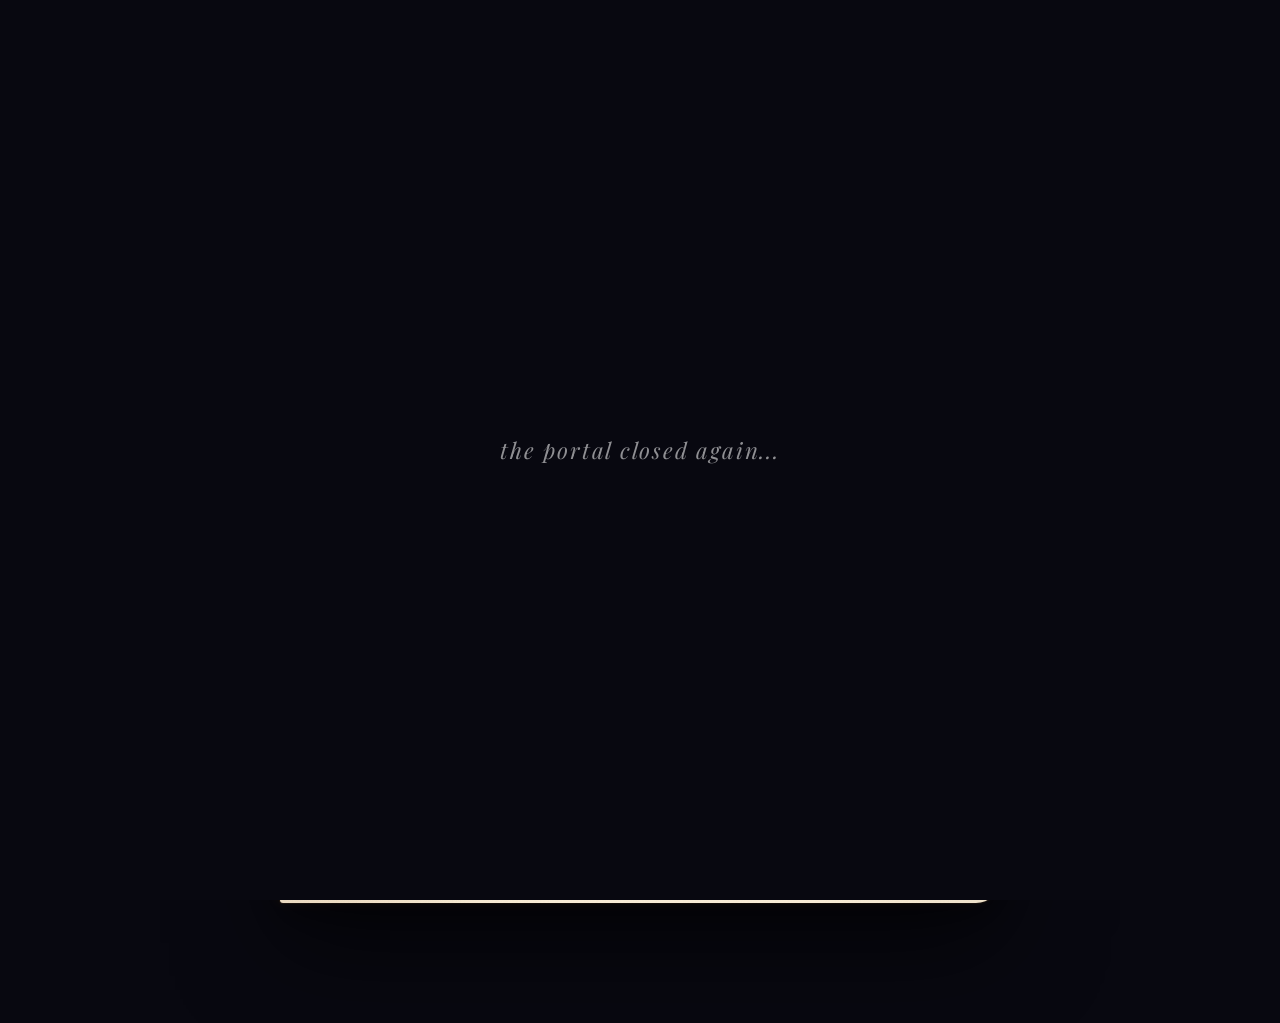
==== commit 8ced6b9f: "letter_updae" ====
--- a/letter.html
+++ b/letter.html
@@ -38,19 +38,26 @@
 
       <div id="letterContent"></div>
 
-      <p class="paper-sign">— with quiet care ✨</p>
+      <p class="paper-sign">— with Quiet care ✨</p>
 
       <!-- Reply section -->
       <section class="reply-section">
 
-        <h2 class="reply-title">Official Safe Zone Unlocked 🔓</h2>
+```html
+<h2 class="reply-title">A Little Corner Just for You 💌</h2>
 
-        <p class="reply-invite">
-          Funny ah irundhalum…<br>
-          deep ah irundhalum…<br>
-          unsaid things ah irundhalum…<br><br>
-          sollu :)
-        </p>
+<p class="reply-invite">
+  If this letter made you smile... even a little,<br>
+  I'd genuinely love to hear what's on your mind. 🌙<br><br>
+
+  It can be something funny, random, heartfelt,<br>
+  or even something you never got the chance to say. ✨<br><br>
+
+  Don't worry... your words stay between us.<br>
+  No judgments. No pressure. Just honesty. 🤍
+</p>
+```
+
 
         <div class="textarea-wrap">
           <textarea
@@ -90,4 +97,4 @@
   <script src="letters.js"></script>
   <script src="script.js"></script>
 </body>
-</html>+</html>
--- a/style.css
+++ b/style.css
@@ -1032,4 +1032,146 @@
 
 @media (min-width: 768px) {
   .paper { padding: 52px 58px; }
-}+}
+
+
+/* ══════════════════════════════
+   REOPEN OVERLAY
+   Full-screen dark overlay — independent of .paper.
+   Text is white/light on the dark portal background.
+══════════════════════════════ */
+
+#reopenOverlay {
+  background: transparent; /* stars canvas shows through */
+}
+
+.reopen-card {
+  display: flex;
+  flex-direction: column;
+  align-items: center;
+  text-align: center;
+  gap: 18px;
+  max-width: 420px;
+  width: 100%;
+  padding: 48px 32px;
+  background: rgba(12, 12, 24, 0.72);
+  backdrop-filter: blur(18px);
+  -webkit-backdrop-filter: blur(18px);
+  border: 1px solid rgba(255,179,207,0.12);
+  border-radius: 24px;
+  box-shadow: 0 0 80px rgba(255,179,207,0.04), 0 24px 48px rgba(0,0,0,0.4);
+}
+
+.reopen-icon {
+  font-size: 3rem;
+  animation: reopenIconFloat 3s ease-in-out infinite;
+}
+
+@keyframes reopenIconFloat {
+  0%,100% { transform: translateY(0); }
+  50%      { transform: translateY(-8px); }
+}
+
+.reopen-title {
+  font-family: 'Playfair Display', serif;
+  font-style: italic;
+  font-size: clamp(1.2rem, 3vw, 1.6rem);
+  color: rgba(255, 255, 255, 0.88);
+  font-weight: 400;
+  line-height: 1.4;
+  max-width: 360px;
+}
+
+.reopen-sub {
+  font-family: 'Lora', serif;
+  font-size: clamp(0.85rem, 2vw, 0.95rem);
+  color: rgba(255, 255, 255, 0.5);
+  line-height: 1.75;
+  max-width: 320px;
+}
+
+.reopen-btn {
+  margin-top: 8px;
+  padding: 12px 28px;
+  background: linear-gradient(135deg, rgba(255,179,207,0.15), rgba(167,139,250,0.12));
+  border: 1.5px solid rgba(255,179,207,0.35);
+  border-radius: 50px;
+  color: var(--ink);
+  font-family: 'Lora', serif;
+  font-size: 0.95rem;
+  cursor: pointer;
+  transition: all 0.35s var(--ease-smooth);
+  letter-spacing: 0.03em;
+}
+
+.reopen-btn:hover:not(:disabled) {
+  background: linear-gradient(135deg, rgba(255,179,207,0.25), rgba(167,139,250,0.2));
+  border-color: rgba(255,179,207,0.6);
+  transform: translateY(-2px);
+  box-shadow: 0 6px 24px rgba(255,179,207,0.2);
+}
+
+.reopen-btn:disabled {
+  opacity: 0.6;
+  cursor: default;
+}
+
+.reopen-btn.sent {
+  border-color: rgba(163,240,192,0.5);
+  color: var(--ink2);
+}
+
+.reopen-status {
+  font-family: 'Lora', serif;
+  font-style: italic;
+  font-size: 0.85rem;
+  color: rgba(255, 255, 255, 0.4);
+  min-height: 20px;
+}
+
+.reopen-back {
+  margin-top: 4px;
+  font-family: 'Lora', serif;
+  font-size: 0.82rem;
+  color: rgba(255, 255, 255, 0.3);
+  text-decoration: none;
+  transition: color 0.25s ease;
+  letter-spacing: 0.02em;
+}
+
+.reopen-back:hover { color: rgba(255, 255, 255, 0.65); }
+
+@keyframes reopenGlow {
+  0%,100% { box-shadow: 0 0 0 rgba(255,179,207,0); }
+  50%      { box-shadow: 0 0 20px rgba(255,179,207,0.3); }
+}
+
+
+/* ══════════════════════════════
+   MEMORY FADE ANIMATION
+   After comment submitted — paper fades away
+══════════════════════════════ */
+
+.paper.fading-memory {
+  transition: all 1.2s ease;
+  filter: blur(3px) saturate(0.3);
+  opacity: 0.5;
+  transform: scale(0.97) translateY(8px);
+}
+
+.paper.faded-memory {
+  transition: all 1.4s ease;
+  filter: blur(8px) saturate(0);
+  opacity: 0;
+  transform: scale(0.9) translateY(20px);
+}
+
+
+/* ══════════════════════════════
+   MOBILE — additions
+══════════════════════════════ */
+
+@media (max-width: 600px) {
+  .reopen-card  { padding: 32px 20px; min-height: auto; }
+  .reopen-title { font-size: 1.15rem; }
+}
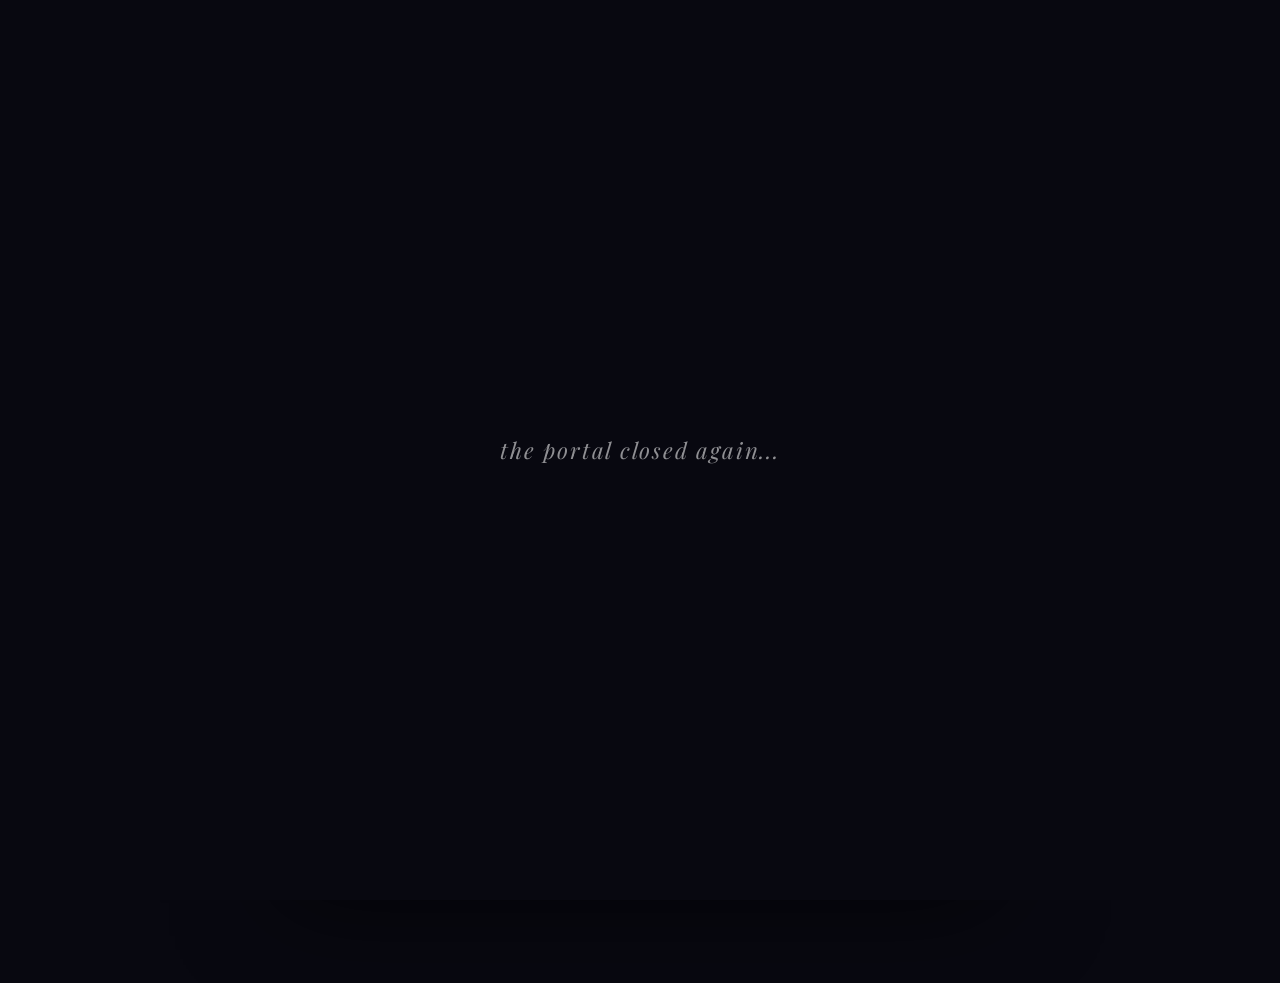
==== commit c74902c6: "letter_updae" ====
--- a/letter.html
+++ b/letter.html
@@ -43,7 +43,7 @@
       <!-- Reply section -->
       <section class="reply-section">
 
-```html
+
 <h2 class="reply-title">A Little Corner Just for You 💌</h2>
 
 <p class="reply-invite">
@@ -56,7 +56,7 @@
   Don't worry... your words stay between us.<br>
   No judgments. No pressure. Just honesty. 🤍
 </p>
-```
+
 
 
         <div class="textarea-wrap">
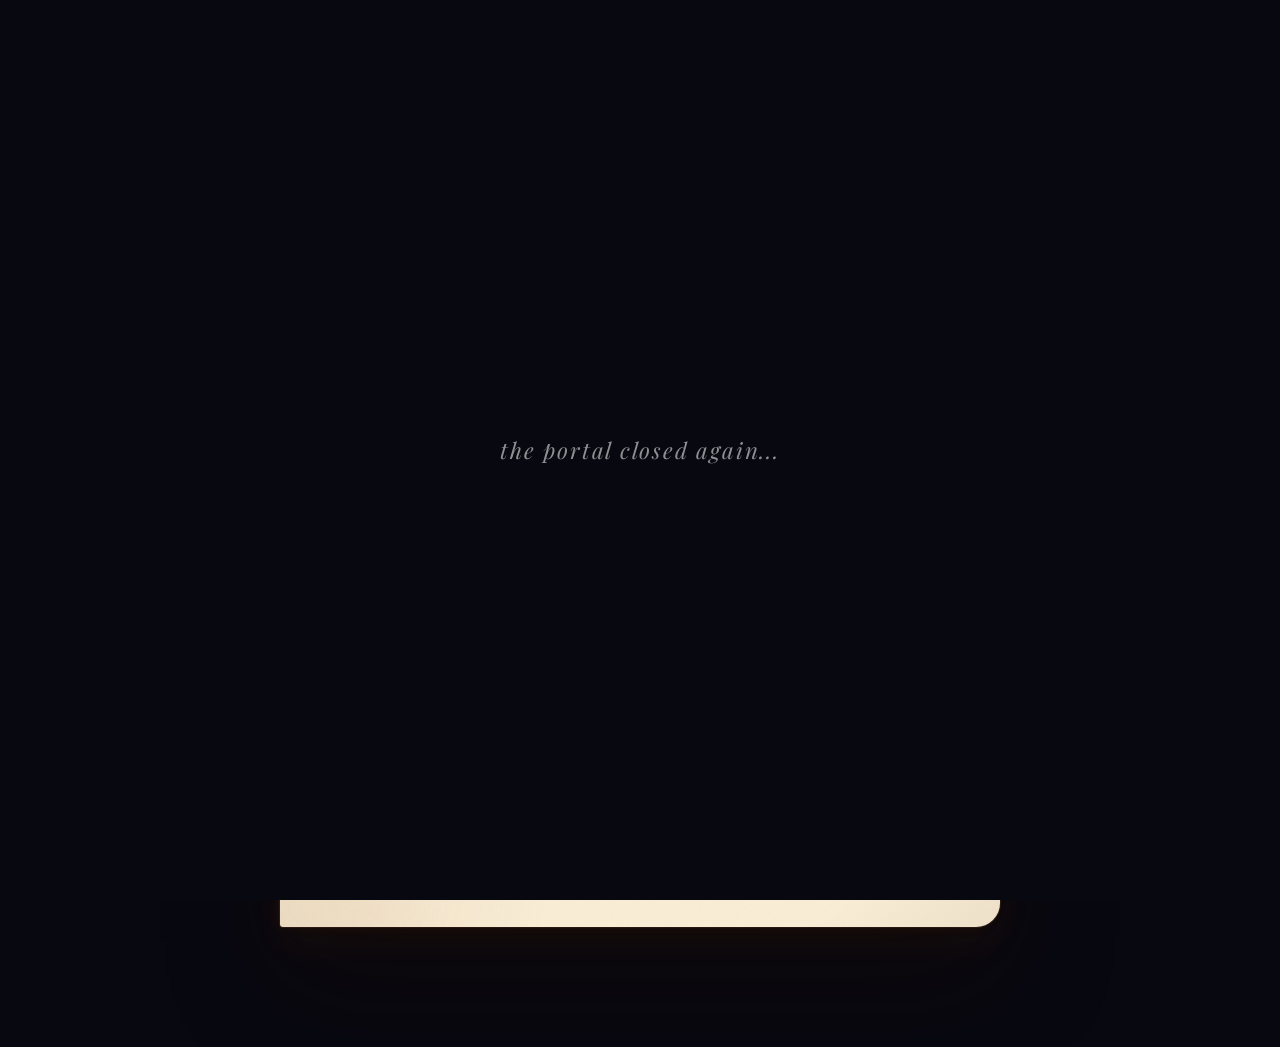
==== commit c3530c47: "letter_updae" ====
--- a/letter.html
+++ b/letter.html
@@ -13,7 +13,7 @@
 
   <!-- Background -->
   <canvas id="starsCanvas"></canvas>
-  <div class="ambient-glow"></div>
+  <div class="ambient-glow" id="ambientGlow"></div>
   <div class="particles-wrap" id="particlesWrap"></div>
 
   <!-- Portal close overlay (shown on refresh / unauthorized access) -->
@@ -32,6 +32,7 @@
     <div class="paper" id="paper">
 
       <div class="paper-light"></div>
+      <div class="paper-curl"></div>
 
       <h1 class="paper-name" id="personName"></h1>
       <hr class="paper-rule"/>
@@ -97,4 +98,4 @@
   <script src="letters.js"></script>
   <script src="script.js"></script>
 </body>
-</html>
+</html>
--- a/style.css
+++ b/style.css
@@ -31,6 +31,7 @@
   --ease:        cubic-bezier(0.34,1.56,0.64,1);
   --ease-smooth: cubic-bezier(0.4,0,0.2,1);
   --ease-elastic: cubic-bezier(0.68,-0.6,0.32,1.6);
+  --ease-out-soft: cubic-bezier(0.16,1,0.3,1);
 }
 
 html { scroll-behavior: smooth; }
@@ -41,6 +42,16 @@
   color: var(--white);
   overflow-x: hidden;
   min-height: 100vh;
+  -webkit-overflow-scrolling: touch;
+}
+
+/* Respect reduced-motion preference — premium also means comfortable */
+@media (prefers-reduced-motion: reduce) {
+  *, *::before, *::after {
+    animation-duration: 0.01ms !important;
+    animation-iteration-count: 1 !important;
+    transition-duration: 0.01ms !important;
+  }
 }
 
 /* Portal-close fade */
@@ -83,7 +94,30 @@
   background:
     radial-gradient(ellipse 70% 40% at 50% -5%, rgba(255,192,203,0.13) 0%, transparent 70%),
     radial-gradient(ellipse 40% 30% at 80% 80%, rgba(167,139,250,0.06) 0%, transparent 60%);
-  transition: opacity 1.5s ease;
+  transition: opacity 1.5s ease, transform 0.8s var(--ease-out-soft);
+  animation: ambientBreathe 9s ease-in-out infinite;
+  will-change: transform;
+}
+
+@keyframes ambientBreathe {
+  0%, 100% { opacity: 0.9; }
+  50%       { opacity: 1; }
+}
+
+.ambient-glow::after {
+  content: "";
+  position: absolute;
+  inset: 0;
+  background:
+    radial-gradient(ellipse 55% 32% at 28% 4%, rgba(167,139,250,0.09) 0%, transparent 70%),
+    radial-gradient(ellipse 45% 28% at 75% 88%, rgba(255,192,203,0.08) 0%, transparent 60%);
+  opacity: 0;
+  animation: glowDrift 16s ease-in-out infinite;
+}
+
+@keyframes glowDrift {
+  0%, 100% { opacity: 0; }
+  50%       { opacity: 1; }
 }
 
 .ambient-glow.intensify {
@@ -98,7 +132,8 @@
   pointer-events: none;
   z-index: 2;
   overflow: hidden;
-  transition: opacity 1.5s ease;
+  transition: opacity 1.5s ease, transform 0.8s var(--ease-out-soft);
+  will-change: transform;
 }
 
 .particles-wrap.dim { opacity: 0; }
@@ -109,15 +144,29 @@
   background: var(--pink);
   opacity: 0;
   animation: particleDrift var(--dur, 12s) var(--delay, 0s) ease-in-out infinite;
+  will-change: transform, opacity;
 }
 
 .particle.gold { background: var(--gold); width: 2px !important; height: 2px !important; }
 
 @keyframes particleDrift {
-  0%   { transform: translateY(100vh) scale(0); opacity: 0; }
+  0%   { transform: translate3d(0, 100vh, 0) scale(0); opacity: 0; }
   10%  { opacity: 0.35; }
+  50%  { transform: translate3d(calc(var(--dx, 30px) * 0.4), 45vh, 0) scale(1); }
   90%  { opacity: 0.15; }
-  100% { transform: translateY(-10vh) translateX(var(--dx, 30px)) scale(1); opacity: 0; }
+  100% { transform: translate3d(var(--dx, 30px), -10vh, 0) scale(1); opacity: 0; }
+}
+
+/* Inward swirl — used briefly during the code-success transition */
+.particle.swirl-in {
+  animation: particleSwirlIn 1.3s var(--ease-out-soft) forwards;
+}
+
+@keyframes particleSwirlIn {
+  0%   { transform: translate3d(var(--sx, 0px), var(--sy, 0px), 0) scale(0.4) rotate(0deg); opacity: 0; }
+  22%  { opacity: 1; }
+  70%  { opacity: 0.55; }
+  100% { transform: translate3d(0, 0, 0) scale(0.15) rotate(280deg); opacity: 0; }
 }
 
 
@@ -152,14 +201,15 @@
 /* Envelope */
 .envelope-wrap {
   margin-bottom: 32px;
-  animation: float 4.5s ease-in-out infinite;
+  animation: float 5.5s var(--ease-out-soft) infinite;
   cursor: default;
   perspective: 600px;
+  will-change: transform;
 }
 
 @keyframes float {
-  0%,100% { transform: translateY(0) rotate(-1.5deg); }
-  50%      { transform: translateY(-14px) rotate(1.5deg); }
+  0%, 100% { transform: translateY(0) rotate(-1.5deg) scale(1); }
+  50%       { transform: translateY(-14px) rotate(1.5deg) scale(1.012); }
 }
 
 .envelope {
@@ -173,11 +223,11 @@
     0 0 100px rgba(255,192,203,0.1),
     0 12px 30px rgba(0,0,0,0.5),
     inset 0 1px 0 rgba(255,255,255,0.4);
-  transition: box-shadow 0.5s, transform 0.5s var(--ease-smooth);
+  transition: box-shadow 0.6s var(--ease-out-soft), transform 0.5s var(--ease-smooth);
   overflow: hidden;
 }
 
-.envelope:hover { transform: scale(1.04); }
+.envelope:hover { transform: scale(1.045); }
 
 .envelope.success-glow {
   box-shadow:
@@ -191,7 +241,7 @@
   box-shadow:
     0 0 50px rgba(255,80,120,0.55),
     0 12px 30px rgba(0,0,0,0.5);
-  animation: float 4.5s ease-in-out infinite, envelopeShake 0.5s ease;
+  animation: float 5.5s var(--ease-out-soft) infinite, envelopeShake 0.5s ease;
 }
 
 @keyframes envelopeShake {
@@ -211,7 +261,7 @@
   background: linear-gradient(170deg, rgba(255,255,255,0.45), rgba(255,200,220,0.25));
   clip-path: polygon(0 0, 50% 58%, 100% 0);
   transform-origin: top center;
-  transition: transform 0.75s cubic-bezier(0.4,0,0.2,1);
+  transition: transform 0.85s var(--ease-out-soft);
   z-index: 2;
 }
 
@@ -230,23 +280,30 @@
   z-index: 1;
 }
 
-/* Letter slip inside envelope */
+/* Letter slip inside envelope — gentle idle peek before it's opened */
 .envelope-letter-slip {
   position: absolute;
   bottom: -45px;
   left: 50%;
-  transform: translateX(-50%);
   width: 68%;
   height: 55px;
   background: linear-gradient(180deg, #fffbe8, #faf0d0);
   border-radius: 4px 4px 0 0;
   box-shadow: 0 -4px 14px rgba(255,200,150,0.25);
-  transition: bottom 0.85s cubic-bezier(0.34,1.2,0.64,1) 0.15s;
+  transition: bottom 0.9s cubic-bezier(0.34,1.2,0.64,1) 0.15s;
   z-index: 0;
+  animation: letterPeek 4.5s ease-in-out infinite;
+}
+
+@keyframes letterPeek {
+  0%, 100% { transform: translateX(-50%) translateY(0); }
+  50%       { transform: translateX(-50%) translateY(-3px); }
 }
 
 .envelope.open .envelope-letter-slip {
   bottom: 28px;
+  animation: none;
+  transform: translateX(-50%);
 }
 
 /* Title */
@@ -285,6 +342,21 @@
   position: relative;
 }
 
+.input-wrap::after {
+  content: "";
+  position: absolute;
+  inset: -3px;
+  border-radius: calc(var(--radius) + 3px);
+  background: linear-gradient(135deg, rgba(255,179,207,0.4), rgba(167,139,250,0.3));
+  opacity: 0;
+  filter: blur(12px);
+  z-index: -1;
+  transition: opacity 0.6s var(--ease-out-soft);
+  pointer-events: none;
+}
+
+.input-wrap:focus-within::after { opacity: 1; }
+
 .input-wrap input {
   width: 100%;
   padding: 16px 48px 16px 20px;
@@ -297,7 +369,7 @@
   outline: none;
   backdrop-filter: blur(14px);
   -webkit-backdrop-filter: blur(14px);
-  transition: border-color 0.35s, box-shadow 0.35s, background 0.35s;
+  transition: border-color 0.4s var(--ease-out-soft), box-shadow 0.4s var(--ease-out-soft), background 0.4s var(--ease-out-soft);
   letter-spacing: 0.1em;
 }
 
@@ -354,6 +426,7 @@
 /* Open button */
 .open-btn {
   padding: 17px;
+  min-height: 54px;
   border: none;
   border-radius: var(--radius);
   cursor: pointer;
@@ -364,7 +437,7 @@
   background: linear-gradient(135deg, #ffb3cf 0%, #ffd9e8 50%, #ffb3cf 100%);
   background-size: 200% 100%;
   color: #2d1520;
-  transition: transform 0.28s var(--ease), box-shadow 0.35s, background-position 0.6s;
+  transition: transform 0.3s var(--ease), box-shadow 0.4s var(--ease-out-soft), background-position 0.6s var(--ease-out-soft);
   box-shadow: 0 4px 24px rgba(255,179,207,0.28), 0 1px 0 rgba(255,255,255,0.3) inset;
   position: relative;
   overflow: hidden;
@@ -390,7 +463,12 @@
   transition: transform 0.7s ease;
 }
 
-.open-btn:active { transform: translateY(0); }
+.open-btn:active { transform: translateY(0) scale(0.975); }
+
+.open-btn:focus-visible {
+  outline: none;
+  box-shadow: 0 10px 36px rgba(255,179,207,0.45), 0 0 0 3px rgba(255,179,207,0.45);
+}
 
 .open-btn.loading {
   pointer-events: none;
@@ -469,7 +547,7 @@
 
 #portalOverlay.active {
   pointer-events: all;
-  animation: portalExpand 1s var(--ease-smooth) forwards;
+  animation: portalExpand 1.15s var(--ease-out-soft) forwards;
 }
 
 @keyframes portalExpand {
@@ -482,17 +560,17 @@
   position: absolute;
   border-radius: 50%;
   border: 1.5px solid rgba(255,179,207,0.5);
-  animation: ringExpand 1s ease-out forwards;
+  animation: ringExpand 1.1s var(--ease-out-soft) forwards;
   opacity: 0;
 }
 
-#portalOverlay.active .portal-ring { animation: ringExpand 1s ease-out forwards; }
+#portalOverlay.active .portal-ring { animation: ringExpand 1.1s var(--ease-out-soft) forwards; }
 
 .portal-ring:nth-child(1) { width: 80px;  height: 80px;  animation-delay: 0s;    border-color: rgba(255,179,207,0.7); }
-.portal-ring:nth-child(2) { width: 180px; height: 180px; animation-delay: 0.1s;  border-color: rgba(255,179,207,0.5); }
-.portal-ring:nth-child(3) { width: 340px; height: 340px; animation-delay: 0.2s;  border-color: rgba(200,150,240,0.35); }
-.portal-ring:nth-child(4) { width: 560px; height: 560px; animation-delay: 0.3s;  border-color: rgba(150,100,220,0.2); }
-.portal-ring:nth-child(5) { width: 800px; height: 800px; animation-delay: 0.42s; border-color: rgba(100,60,180,0.12); }
+.portal-ring:nth-child(2) { width: 180px; height: 180px; animation-delay: 0.12s; border-color: rgba(255,179,207,0.5); }
+.portal-ring:nth-child(3) { width: 340px; height: 340px; animation-delay: 0.24s; border-color: rgba(200,150,240,0.35); }
+.portal-ring:nth-child(4) { width: 560px; height: 560px; animation-delay: 0.36s; border-color: rgba(150,100,220,0.2); }
+.portal-ring:nth-child(5) { width: 800px; height: 800px; animation-delay: 0.48s; border-color: rgba(100,60,180,0.12); }
 
 @keyframes ringExpand {
   0%   { transform: scale(0.1); opacity: 0.9; }
@@ -514,12 +592,12 @@
   display: flex;
   justify-content: center;
   padding: 40px 16px 120px;
-  animation: pageSlideUp 0.9s var(--ease) both 0.1s;
+  animation: pageSlideUp 1.1s var(--ease-out-soft) both 0.1s;
 }
 
 @keyframes pageSlideUp {
-  from { opacity: 0; transform: translateY(50px); }
-  to   { opacity: 1; transform: translateY(0); }
+  from { opacity: 0; transform: translateY(46px) scale(0.985); }
+  to   { opacity: 1; transform: translateY(0) scale(1); }
 }
 
 /* ── PAPER — old emotional letter ── */
@@ -530,6 +608,7 @@
   border-radius: 3px 24px 24px 3px;
   padding: clamp(28px, 6vw, 60px);
   position: relative;
+  transition: box-shadow 0.6s var(--ease-out-soft), transform 0.6s var(--ease-out-soft);
 
   /* Aged paper layers */
   background-image:
@@ -547,10 +626,10 @@
     0 -1px 0 rgba(200,160,100,0.5),
     /* subtle emboss left */
     -4px 0 12px rgba(100,60,20,0.12),
-    /* main shadow */
-    0 40px 100px rgba(0,0,0,0.6),
+    /* main shadow, softened and warmed */
+    0 50px 110px rgba(20,10,5,0.42),
     /* ambient lift */
-    0 10px 30px rgba(0,0,0,0.35),
+    0 14px 38px rgba(80,40,10,0.22),
     /* subtle border */
     0 0 0 1px rgba(160,110,60,0.2);
 
@@ -597,6 +676,25 @@
     radial-gradient(ellipse 40% 30% at 15% 85%, rgba(200,150,80,0.07), transparent 55%);
   pointer-events: none;
   z-index: 0;
+}
+
+/* Tiny lifted-corner illusion — bottom-right page curl */
+.paper-curl {
+  position: absolute;
+  bottom: 0;
+  right: 0;
+  width: 64px;
+  height: 64px;
+  border-radius: 0 0 24px 0;
+  background: linear-gradient(135deg,
+    transparent 52%,
+    rgba(236, 214, 172, 0.95) 53%,
+    rgba(216, 188, 140, 0.7) 65%,
+    transparent 78%);
+  box-shadow: -5px -5px 14px rgba(80,40,10,0.16);
+  pointer-events: none;
+  z-index: 1;
+  opacity: 0.9;
 }
 
 /* Paper content above grain */
@@ -636,11 +734,12 @@
   line-height: 1.9;
   color: var(--ink2);
   opacity: 0;
-  transform: translateY(18px);
-  animation: lineReveal 0.65s var(--ease-smooth) forwards;
+  transform: translateY(14px);
+  animation: lineReveal 0.85s var(--ease-out-soft) forwards;
   min-height: 1.9em;
   /* subtle ink variation */
   filter: contrast(1.05);
+  will-change: transform, opacity;
 }
 
 .line:empty {
@@ -712,7 +811,7 @@
   padding: 18px 20px;
   resize: vertical;
   outline: none;
-  transition: border-color 0.3s, box-shadow 0.3s;
+  transition: border-color 0.4s var(--ease-out-soft), box-shadow 0.4s var(--ease-out-soft), background 0.4s var(--ease-out-soft);
   -webkit-appearance: none;
   appearance: none;
   position: relative;
@@ -736,6 +835,7 @@
 .send-btn {
   width: 100%;
   padding: 17px;
+  min-height: 54px;
   border: none;
   border-radius: 16px;
   cursor: pointer;
@@ -745,7 +845,7 @@
   letter-spacing: 0.05em;
   background: linear-gradient(135deg, #2b1a0e, #4a2e18);
   color: #fdf0d5;
-  transition: transform 0.28s var(--ease), box-shadow 0.35s, background 0.4s;
+  transition: transform 0.3s var(--ease), box-shadow 0.4s var(--ease-out-soft), background 0.4s var(--ease-out-soft);
   box-shadow: 0 4px 20px rgba(43,26,14,0.25);
   position: relative;
   overflow: hidden;
@@ -760,12 +860,17 @@
   transition: none;
 }
 
-.send-btn:hover {
+.send-btn:hover:not(:disabled) {
   transform: translateY(-3px);
   box-shadow: 0 10px 32px rgba(43,26,14,0.35);
 }
 
-.send-btn:active { transform: translateY(0); }
+.send-btn:active:not(:disabled) { transform: translateY(0) scale(0.975); }
+
+.send-btn:focus-visible {
+  outline: none;
+  box-shadow: 0 10px 32px rgba(43,26,14,0.35), 0 0 0 3px rgba(255,179,207,0.4);
+}
 
 .send-btn.sending {
   background: linear-gradient(135deg, #3d2218, #6b3a20);
@@ -773,11 +878,12 @@
 }
 
 .send-btn.sending::after {
-  animation: shimmer 1.3s ease-in-out infinite;
+  animation: shimmer 1.4s var(--ease-out-soft) infinite;
 }
 
 .send-btn.sent {
   background: linear-gradient(135deg, #1a3020, #2b5a3a);
+  transition: background 0.6s var(--ease-out-soft), transform 0.3s var(--ease), box-shadow 0.4s var(--ease-out-soft);
 }
 
 @keyframes shimmer {
@@ -792,6 +898,7 @@
   min-height: 20px;
   color: var(--ink2);
   opacity: 0.68;
+  transition: opacity 0.4s var(--ease-out-soft);
 }
 
 
@@ -884,8 +991,11 @@
   align-items: center;
   justify-content: center;
   flex-direction: column;
-}
-
+  opacity: 1;
+  transition: opacity 0.65s var(--ease-out-soft);
+}
+
+.mascot-scene.fading { opacity: 0; }
 .mascot-scene.hidden { display: none; }
 
 .mascot-ground {
@@ -927,7 +1037,7 @@
   font-size: 2.4rem;
   line-height: 1;
   filter: drop-shadow(0 4px 14px rgba(255,179,207,0.35));
-  animation: mascotWalk 4.5s ease-in-out forwards;
+  animation: mascotWalk 4.5s var(--ease-out-soft) forwards;
   white-space: nowrap;
 }
 
@@ -939,7 +1049,7 @@
   background: linear-gradient(135deg, #fff8e1, #ffd6e5);
   border-radius: 5px;
   box-shadow: 0 0 16px rgba(255,179,207,0.55);
-  animation: mascotWalk 4.5s ease-in-out forwards;
+  animation: mascotWalk 4.5s var(--ease-out-soft) forwards;
 }
 
 .mascot-letter::before {
@@ -1002,12 +1112,28 @@
   width: 100%;
   font-size: 1.6rem;
   opacity: 0;
-  animation: waveAppear 0.7s ease forwards 4.7s;
+  animation: waveAppear 0.7s var(--ease-out-soft) forwards 4.7s;
 }
 
 @keyframes waveAppear {
   from { opacity: 0; transform: translateY(12px) scale(0.7); }
   to   { opacity: 1; transform: translateY(0) scale(1); }
+}
+
+/* Tiny sparkles trailing the floating letter */
+.mascot-sparkle {
+  position: absolute;
+  pointer-events: none;
+  color: rgba(255,217,232,0.85);
+  font-size: 0.7rem;
+  opacity: 0;
+  animation: sparkleFloat 1.6s ease-in-out infinite;
+}
+
+@keyframes sparkleFloat {
+  0%   { opacity: 0; transform: translateY(0) scale(0.6); }
+  35%  { opacity: 0.9; }
+  100% { opacity: 0; transform: translateY(-22px) scale(1); }
 }
 
 
@@ -1021,6 +1147,7 @@
     padding: 22px 18px 28px;
   }
   .paper::after { display: none; }
+  .paper-curl { width: 44px; height: 44px; }
   .login-box { width: 92vw; }
   .line { font-size: 1.4rem; }
   .mascot-char { font-size: 2rem; }
@@ -1028,6 +1155,19 @@
   textarea { font-size: 1.1rem; min-height: 130px; }
   .close-ring:nth-child(1) { width: 400px; height: 400px; }
   .close-ring:nth-child(2) { width: 260px; height: 260px; }
+
+  /* Thumb-friendly tap targets + safe-area aware spacing */
+  .open-btn, .send-btn, .reopen-btn { min-height: 52px; }
+  .input-wrap input { padding-top: 17px; padding-bottom: 17px; }
+  .login-container {
+    padding-bottom: max(50px, env(safe-area-inset-bottom));
+  }
+  .letter-page {
+    padding-left: max(16px, env(safe-area-inset-left));
+    padding-right: max(16px, env(safe-area-inset-right));
+    padding-bottom: max(100px, env(safe-area-inset-bottom));
+  }
+  .reply-section { padding-bottom: 6px; }
 }
 
 @media (min-width: 768px) {
@@ -1036,9 +1176,10 @@
 
 
 /* ══════════════════════════════
-   REOPEN OVERLAY
-   Full-screen dark overlay — independent of .paper.
-   Text is white/light on the dark portal background.
+   REOPEN SCREEN
+   A small "old paper" card with a tiny envelope illustration —
+   same handmade, candlelit aesthetic as the letter itself,
+   instead of the old dark-glass treatment.
 ══════════════════════════════ */
 
 #reopenOverlay {
@@ -1051,100 +1192,189 @@
   align-items: center;
   text-align: center;
   gap: 18px;
-  max-width: 420px;
+  max-width: 400px;
   width: 100%;
-  padding: 48px 32px;
-  background: rgba(12, 12, 24, 0.72);
-  backdrop-filter: blur(18px);
-  -webkit-backdrop-filter: blur(18px);
-  border: 1px solid rgba(255,179,207,0.12);
-  border-radius: 24px;
-  box-shadow: 0 0 80px rgba(255,179,207,0.04), 0 24px 48px rgba(0,0,0,0.4);
-}
-
-.reopen-icon {
-  font-size: 3rem;
-  animation: reopenIconFloat 3s ease-in-out infinite;
-}
-
-@keyframes reopenIconFloat {
-  0%,100% { transform: translateY(0); }
-  50%      { transform: translateY(-8px); }
-}
+  padding: 46px 34px 38px;
+  position: relative;
+  color: var(--ink);
+  background: var(--paper);
+  background-image:
+    radial-gradient(ellipse 70% 50% at 50% 0%, rgba(255,210,150,0.2) 0%, transparent 65%),
+    radial-gradient(ellipse 60% 40% at 50% 100%, rgba(160,100,40,0.08) 0%, transparent 60%);
+  border-radius: 22px;
+  box-shadow:
+    0 0 0 1px rgba(160,110,60,0.22),
+    0 0 70px rgba(255,179,207,0.12),
+    0 30px 70px rgba(0,0,0,0.45);
+  animation: reopenCardRise 0.95s var(--ease-out-soft) both;
+  overflow: hidden;
+}
+
+@keyframes reopenCardRise {
+  from { opacity: 0; transform: translateY(22px) scale(0.97); }
+  to   { opacity: 1; transform: translateY(0) scale(1); }
+}
+
+/* fine grain, matching the letter paper for continuity */
+.reopen-card::before {
+  content: "";
+  position: absolute;
+  inset: 0;
+  border-radius: inherit;
+  background-image:
+    url("data:image/svg+xml,%3Csvg xmlns='http://www.w3.org/2000/svg' width='400' height='400'%3E%3Cfilter id='n'%3E%3CfeTurbulence type='fractalNoise' baseFrequency='0.75' numOctaves='4' stitchTiles='stitch'/%3E%3CfeColorMatrix type='saturate' values='0'/%3E%3C/filter%3E%3Crect width='400' height='400' filter='url(%23n)' opacity='0.05'/%3E%3C/svg%3E");
+  opacity: 0.6;
+  mix-blend-mode: multiply;
+  pointer-events: none;
+  z-index: 0;
+}
+
+.reopen-card > * { position: relative; z-index: 1; }
+
+/* Tiny envelope illustration */
+.reopen-envelope {
+  width: 64px;
+  height: 42px;
+  position: relative;
+  margin-bottom: 2px;
+  background: linear-gradient(155deg, #ffc8da, #ffdae8, #ffb8cb);
+  border-radius: 6px;
+  box-shadow: 0 0 30px rgba(255,179,207,0.4), 0 8px 18px rgba(0,0,0,0.22);
+  animation: reopenEnvelopeFloat 4s var(--ease-out-soft) infinite;
+}
+
+.reopen-envelope::before {
+  content: "";
+  position: absolute;
+  top: 0; left: 0; right: 0;
+  height: 58%;
+  background: linear-gradient(170deg, rgba(255,255,255,0.5), rgba(255,200,220,0.25));
+  clip-path: polygon(0 0, 50% 60%, 100% 0);
+}
+
+.reopen-envelope::after {
+  content: "";
+  position: absolute;
+  inset: 0;
+  background:
+    linear-gradient(to bottom right, transparent 49%, rgba(255,255,255,0.2) 49%, rgba(255,255,255,0.2) 51%, transparent 51%),
+    linear-gradient(to bottom left, transparent 49%, rgba(255,255,255,0.2) 49%, rgba(255,255,255,0.2) 51%, transparent 51%);
+}
+
+@keyframes reopenEnvelopeFloat {
+  0%, 100% { transform: translateY(0) rotate(-1deg); }
+  50%       { transform: translateY(-6px) rotate(1deg); }
+}
+
+.reopen-content {
+  display: flex;
+  flex-direction: column;
+  align-items: center;
+  gap: 14px;
+  width: 100%;
+  transition: opacity 0.35s var(--ease-out-soft), transform 0.35s var(--ease-out-soft);
+}
+
+.reopen-content.swap-out { opacity: 0; transform: translateY(6px); }
 
 .reopen-title {
   font-family: 'Playfair Display', serif;
   font-style: italic;
-  font-size: clamp(1.2rem, 3vw, 1.6rem);
-  color: rgba(255, 255, 255, 0.88);
+  font-size: clamp(1.15rem, 3vw, 1.5rem);
+  color: var(--ink);
   font-weight: 400;
   line-height: 1.4;
-  max-width: 360px;
+  max-width: 320px;
+  text-shadow: 0.5px 0.5px 0 rgba(43,26,14,0.15);
 }
 
 .reopen-sub {
   font-family: 'Lora', serif;
-  font-size: clamp(0.85rem, 2vw, 0.95rem);
-  color: rgba(255, 255, 255, 0.5);
-  line-height: 1.75;
-  max-width: 320px;
+  font-size: clamp(0.88rem, 2vw, 0.95rem);
+  color: var(--ink2);
+  line-height: 1.85;
+  max-width: 300px;
+  opacity: 0.85;
 }
 
 .reopen-btn {
-  margin-top: 8px;
-  padding: 12px 28px;
-  background: linear-gradient(135deg, rgba(255,179,207,0.15), rgba(167,139,250,0.12));
-  border: 1.5px solid rgba(255,179,207,0.35);
+  margin-top: 6px;
+  width: 100%;
+  padding: 15px 24px;
+  min-height: 52px;
+  background: linear-gradient(135deg, #2b1a0e, #4a2e18);
+  border: none;
   border-radius: 50px;
-  color: var(--ink);
+  color: #fdf0d5;
   font-family: 'Lora', serif;
-  font-size: 0.95rem;
+  font-size: 0.98rem;
+  font-weight: 600;
   cursor: pointer;
-  transition: all 0.35s var(--ease-smooth);
-  letter-spacing: 0.03em;
+  position: relative;
+  overflow: hidden;
+  transition: transform 0.3s var(--ease), box-shadow 0.4s var(--ease-out-soft), opacity 0.3s ease;
+  box-shadow: 0 6px 24px rgba(43,26,14,0.3);
+  letter-spacing: 0.02em;
 }
 
 .reopen-btn:hover:not(:disabled) {
-  background: linear-gradient(135deg, rgba(255,179,207,0.25), rgba(167,139,250,0.2));
-  border-color: rgba(255,179,207,0.6);
   transform: translateY(-2px);
-  box-shadow: 0 6px 24px rgba(255,179,207,0.2);
-}
-
-.reopen-btn:disabled {
-  opacity: 0.6;
-  cursor: default;
-}
-
-.reopen-btn.sent {
-  border-color: rgba(163,240,192,0.5);
-  color: var(--ink2);
-}
+  box-shadow: 0 10px 30px rgba(43,26,14,0.4);
+}
+
+.reopen-btn:active:not(:disabled) { transform: translateY(0) scale(0.975); }
+
+.reopen-btn:focus-visible {
+  outline: none;
+  box-shadow: 0 10px 30px rgba(43,26,14,0.4), 0 0 0 3px rgba(255,179,207,0.45);
+}
+
+.reopen-btn:disabled { cursor: default; opacity: 0.85; }
+
+.reopen-btn-text { transition: opacity 0.2s; }
+.reopen-btn.loading .reopen-btn-text { opacity: 0; }
+
+.reopen-btn-spinner {
+  position: absolute;
+  inset: 0;
+  display: flex;
+  align-items: center;
+  justify-content: center;
+  gap: 5px;
+  opacity: 0;
+  transition: opacity 0.2s;
+}
+
+.reopen-btn.loading .reopen-btn-spinner { opacity: 1; }
+
+.spinner-dot-paper {
+  width: 6px; height: 6px;
+  border-radius: 50%;
+  background: #fdf0d5;
+  animation: dotPulse 1s ease-in-out infinite;
+}
+.spinner-dot-paper:nth-child(2) { animation-delay: 0.15s; }
+.spinner-dot-paper:nth-child(3) { animation-delay: 0.3s; }
 
 .reopen-status {
   font-family: 'Lora', serif;
   font-style: italic;
   font-size: 0.85rem;
-  color: rgba(255, 255, 255, 0.4);
-  min-height: 20px;
+  color: rgba(150,60,80,0.75);
+  min-height: 18px;
 }
 
 .reopen-back {
   margin-top: 4px;
   font-family: 'Lora', serif;
   font-size: 0.82rem;
-  color: rgba(255, 255, 255, 0.3);
+  color: rgba(43,26,14,0.4);
   text-decoration: none;
-  transition: color 0.25s ease;
+  transition: color 0.3s var(--ease-out-soft);
   letter-spacing: 0.02em;
 }
 
-.reopen-back:hover { color: rgba(255, 255, 255, 0.65); }
-
-@keyframes reopenGlow {
-  0%,100% { box-shadow: 0 0 0 rgba(255,179,207,0); }
-  50%      { box-shadow: 0 0 20px rgba(255,179,207,0.3); }
-}
+.reopen-back:hover { color: rgba(43,26,14,0.75); }
 
 
 /* ══════════════════════════════
@@ -1172,6 +1402,7 @@
 ══════════════════════════════ */
 
 @media (max-width: 600px) {
-  .reopen-card  { padding: 32px 20px; min-height: auto; }
-  .reopen-title { font-size: 1.15rem; }
-}
+  .reopen-card  { padding: 36px 22px 30px; min-height: auto; }
+  .reopen-title { font-size: 1.1rem; }
+  .reopen-envelope { width: 56px; height: 36px; }
+}
